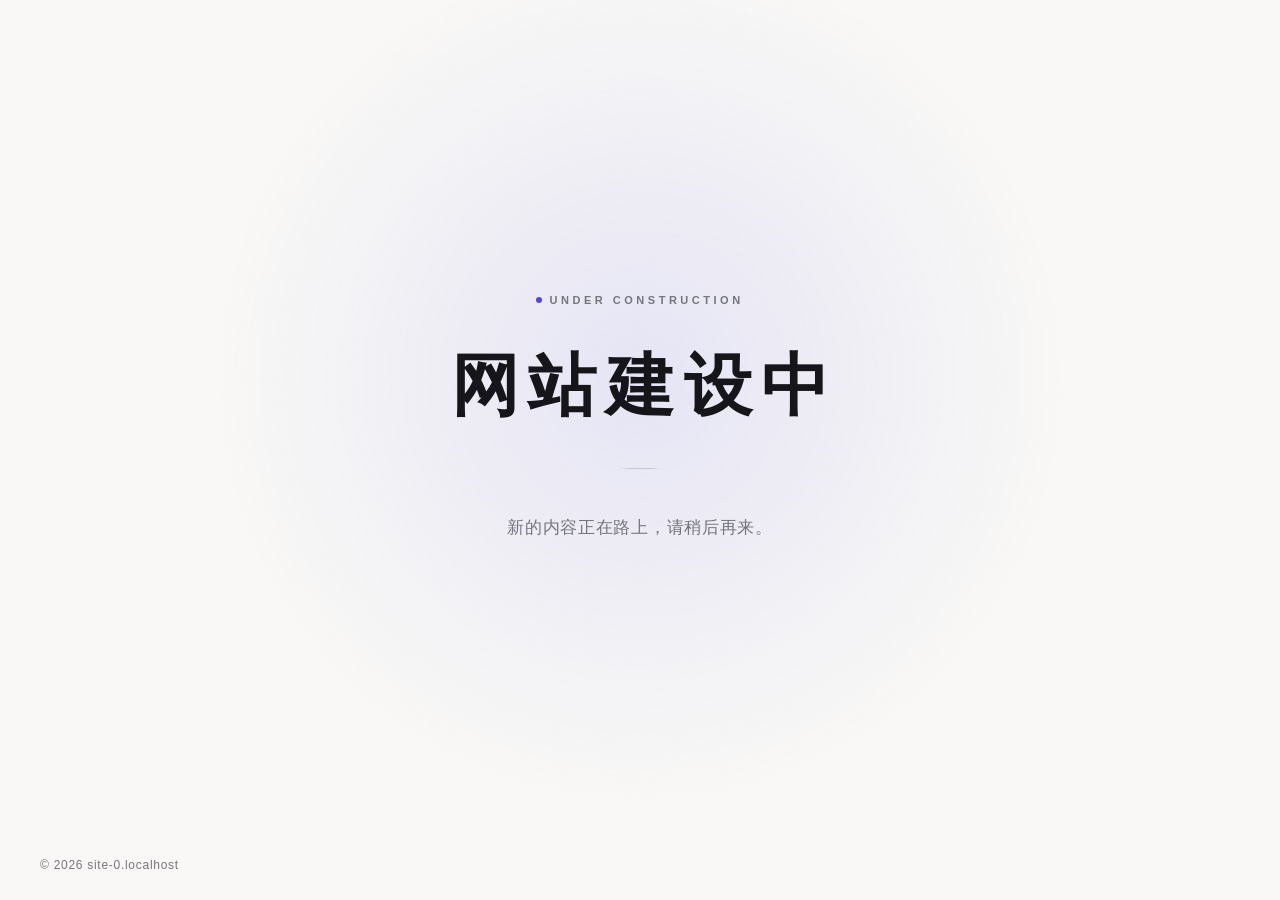
==== index.html @ 1ef8090e "Add files via upload" ====
<!DOCTYPE html>
<html lang="zh-CN">
<head>
  <meta charset="utf-8" />
  <meta name="viewport" content="width=device-width, initial-scale=1" />
  <title>网站建设中</title>
  <meta name="description" content="本站正在建设中，敬请期待。" />
  <meta name="robots" content="noindex, nofollow" />
  <meta name="theme-color" content="#0a0a0c" media="(prefers-color-scheme: dark)" />
  <meta name="theme-color" content="#faf9f7" media="(prefers-color-scheme: light)" />
  <link rel="icon" href="favicon.svg" type="image/svg+xml" />
  <link rel="stylesheet" href="assets/style.css" />
</head>
<body>
  <div class="backdrop" aria-hidden="true"></div>

  <main class="stage">
    <p class="eyebrow"><span class="pulse" aria-hidden="true"></span>Under Construction</p>
    <h1 class="title">网站建设中</h1>
    <span class="rule" aria-hidden="true"></span>
    <p class="lede">新的内容正在路上，请稍后再来。</p>
  </main>

  <footer class="foot">
    <p class="foot__copy">© <span id="year">2026</span> <span id="brand">本站</span></p>
    <p class="foot__contact"><a id="mail" href="#" hidden></a></p>
  </footer>

  <script src="assets/main.js" defer></script>
</body>
</html>
---- assets/style.css ----
/* ============================================================
   极简「网站建设中」页面样式
   想改配色，只改下面 :root 里的变量即可。
   ============================================================ */

:root {
  color-scheme: light dark;

  --bg: #faf9f7;
  --fg: #15151a;
  --muted: #75757e;
  --hair: rgba(21, 21, 26, 0.16);
  --accent: #4f46e5;
  --glow: rgba(99, 102, 241, 0.13);
  --grain: 0.035;
}

@media (prefers-color-scheme: dark) {
  :root {
    --bg: #0a0a0c;
    --fg: #f4f3f0;
    --muted: #8c8c96;
    --hair: rgba(244, 243, 240, 0.18);
    --accent: #a5a3ff;
    --glow: rgba(99, 102, 241, 0.2);
    --grain: 0.045;
  }
}

*,
*::before,
*::after {
  box-sizing: border-box;
}

html {
  background: var(--bg);
  -webkit-text-size-adjust: 100%;
}

body {
  margin: 0;
  min-height: 100vh;
  min-height: 100svh;
  display: grid;
  grid-template-rows: 1fr auto;
  background: var(--bg);
  color: var(--fg);
  font-family: "Inter", "Segoe UI", -apple-system, BlinkMacSystemFont,
    "PingFang SC", "Hiragino Sans GB", "Microsoft YaHei", "Noto Sans SC",
    sans-serif;
  -webkit-font-smoothing: antialiased;
  -moz-osx-font-smoothing: grayscale;
  text-rendering: optimizeLegibility;
  overflow-x: hidden;
}

/* 柔光：页面中央的一团极淡光晕，缓慢呼吸 */
.backdrop {
  position: fixed;
  inset: 0;
  z-index: 0;
  pointer-events: none;
  background: radial-gradient(
    38rem 38rem at 50% 42%,
    var(--glow),
    transparent 70%
  );
  animation: breathe 12s ease-in-out infinite;
}

/* 颗粒：一层几乎看不见的噪点，让纯色背景不那么"塑料" */
body::after {
  content: "";
  position: fixed;
  inset: 0;
  z-index: 1;
  pointer-events: none;
  opacity: var(--grain);
  background-image: url("data:image/svg+xml,%3Csvg xmlns='http://www.w3.org/2000/svg' width='160' height='160'%3E%3Cfilter id='n'%3E%3CfeTurbulence type='fractalNoise' baseFrequency='.8' numOctaves='4' stitchTiles='stitch'/%3E%3CfeColorMatrix type='saturate' values='0'/%3E%3C/filter%3E%3Crect width='160' height='160' filter='url(%23n)'/%3E%3C/svg%3E");
}

/* ---------------- 主内容 ---------------- */

.stage {
  position: relative;
  z-index: 2;
  align-self: center;
  justify-self: center;
  width: min(100% - 3rem, 44rem);
  padding: clamp(3rem, 10vh, 7rem) 0;
  text-align: center;
}

.eyebrow {
  display: inline-flex;
  align-items: center;
  gap: 0.65em;
  margin: 0 0 clamp(1.5rem, 4.5vh, 2.4rem);
  font-size: 0.6875rem;
  font-weight: 600;
  letter-spacing: 0.32em;
  text-transform: uppercase;
  color: var(--muted);
}

.pulse {
  width: 6px;
  height: 6px;
  border-radius: 50%;
  background: var(--accent);
  animation: pulse 2.8s ease-out infinite;
}

.title {
  margin: 0;
  font-size: clamp(2.5rem, 10vw, 4.25rem);
  font-weight: 600;
  line-height: 1.18;
  letter-spacing: 0.14em;
  text-indent: 0.14em; /* 补偿末字后多出的字距，让视觉真正居中 */
  color: var(--fg);
}

.rule {
  display: block;
  width: 2.5rem;
  height: 1px;
  margin: clamp(1.9rem, 5vh, 2.7rem) auto;
  background: linear-gradient(
    90deg,
    transparent,
    var(--hair) 22%,
    var(--hair) 78%,
    transparent
  );
  animation: widen 1.2s 0.5s cubic-bezier(0.22, 0.68, 0.24, 1) both;
}

.lede {
  margin: 0;
  font-size: clamp(0.9375rem, 2.6vw, 1.0625rem);
  line-height: 1.9;
  letter-spacing: 0.04em;
  color: var(--muted);
}

/* ---------------- 页脚 ---------------- */

.foot {
  position: relative;
  z-index: 2;
  display: flex;
  flex-wrap: wrap;
  align-items: center;
  justify-content: space-between;
  gap: 0.5rem 1.5rem;
  padding: 1.5rem clamp(1.25rem, 4vw, 2.5rem) 1.75rem;
  font-size: 0.75rem;
  letter-spacing: 0.06em;
  color: var(--muted);
}

.foot p {
  margin: 0;
}

.foot a {
  color: inherit;
  text-decoration: none;
  border-bottom: 1px solid var(--hair);
  padding-bottom: 1px;
  transition: color 0.25s ease, border-color 0.25s ease;
}

.foot a:hover {
  color: var(--fg);
  border-bottom-color: currentColor;
}

/* 404 页的返回链接（不写内联样式，避免被 CSP 拦掉） */
.lede .back {
  color: inherit;
  text-decoration: none;
  border-bottom: 1px solid var(--hair);
  padding-bottom: 2px;
  transition: border-color 0.25s ease;
}

.lede .back:hover {
  border-bottom-color: currentColor;
}

/* ---------------- 动效 ---------------- */

@keyframes rise {
  from {
    opacity: 0;
    transform: translateY(12px);
  }
  to {
    opacity: 1;
    transform: translateY(0);
  }
}

@keyframes breathe {
  0%,
  100% {
    opacity: 1;
    transform: scale(1);
  }
  50% {
    opacity: 0.55;
    transform: scale(1.07);
  }
}

@keyframes pulse {
  0% {
    box-shadow: 0 0 0 0 rgba(99, 102, 241, 0.45);
  }
  70% {
    box-shadow: 0 0 0 9px rgba(99, 102, 241, 0);
  }
  100% {
    box-shadow: 0 0 0 0 rgba(99, 102, 241, 0);
  }
}

@keyframes widen {
  from {
    width: 0;
    opacity: 0;
  }
  to {
    width: 2.5rem;
    opacity: 1;
  }
}

.stage > * {
  animation: rise 0.9s cubic-bezier(0.22, 0.68, 0.24, 1) both;
}

.stage > :nth-child(1) {
  animation-delay: 0.05s;
}
.stage > :nth-child(2) {
  animation-delay: 0.18s;
}
.stage > :nth-child(3) {
  animation-delay: 0.28s;
}
.stage > :nth-child(4) {
  animation-delay: 0.4s;
}

/* ---------------- 无障碍 & 适配 ---------------- */

::selection {
  background: var(--accent);
  color: var(--bg);
}

a:focus-visible {
  outline: 2px solid var(--accent);
  outline-offset: 4px;
  border-radius: 2px;
}

@media (max-width: 30rem) {
  .foot {
    justify-content: center;
    text-align: center;
  }
}

@media (max-height: 32rem) {
  .stage {
    padding: 2.5rem 0;
  }
}

@media (prefers-reduced-motion: reduce) {
  *,
  *::before,
  *::after {
    animation-duration: 0.001ms !important;
    animation-iteration-count: 1 !important;
    transition-duration: 0.001ms !important;
  }

  .stage > * {
    animation: none;
    opacity: 1;
  }
}
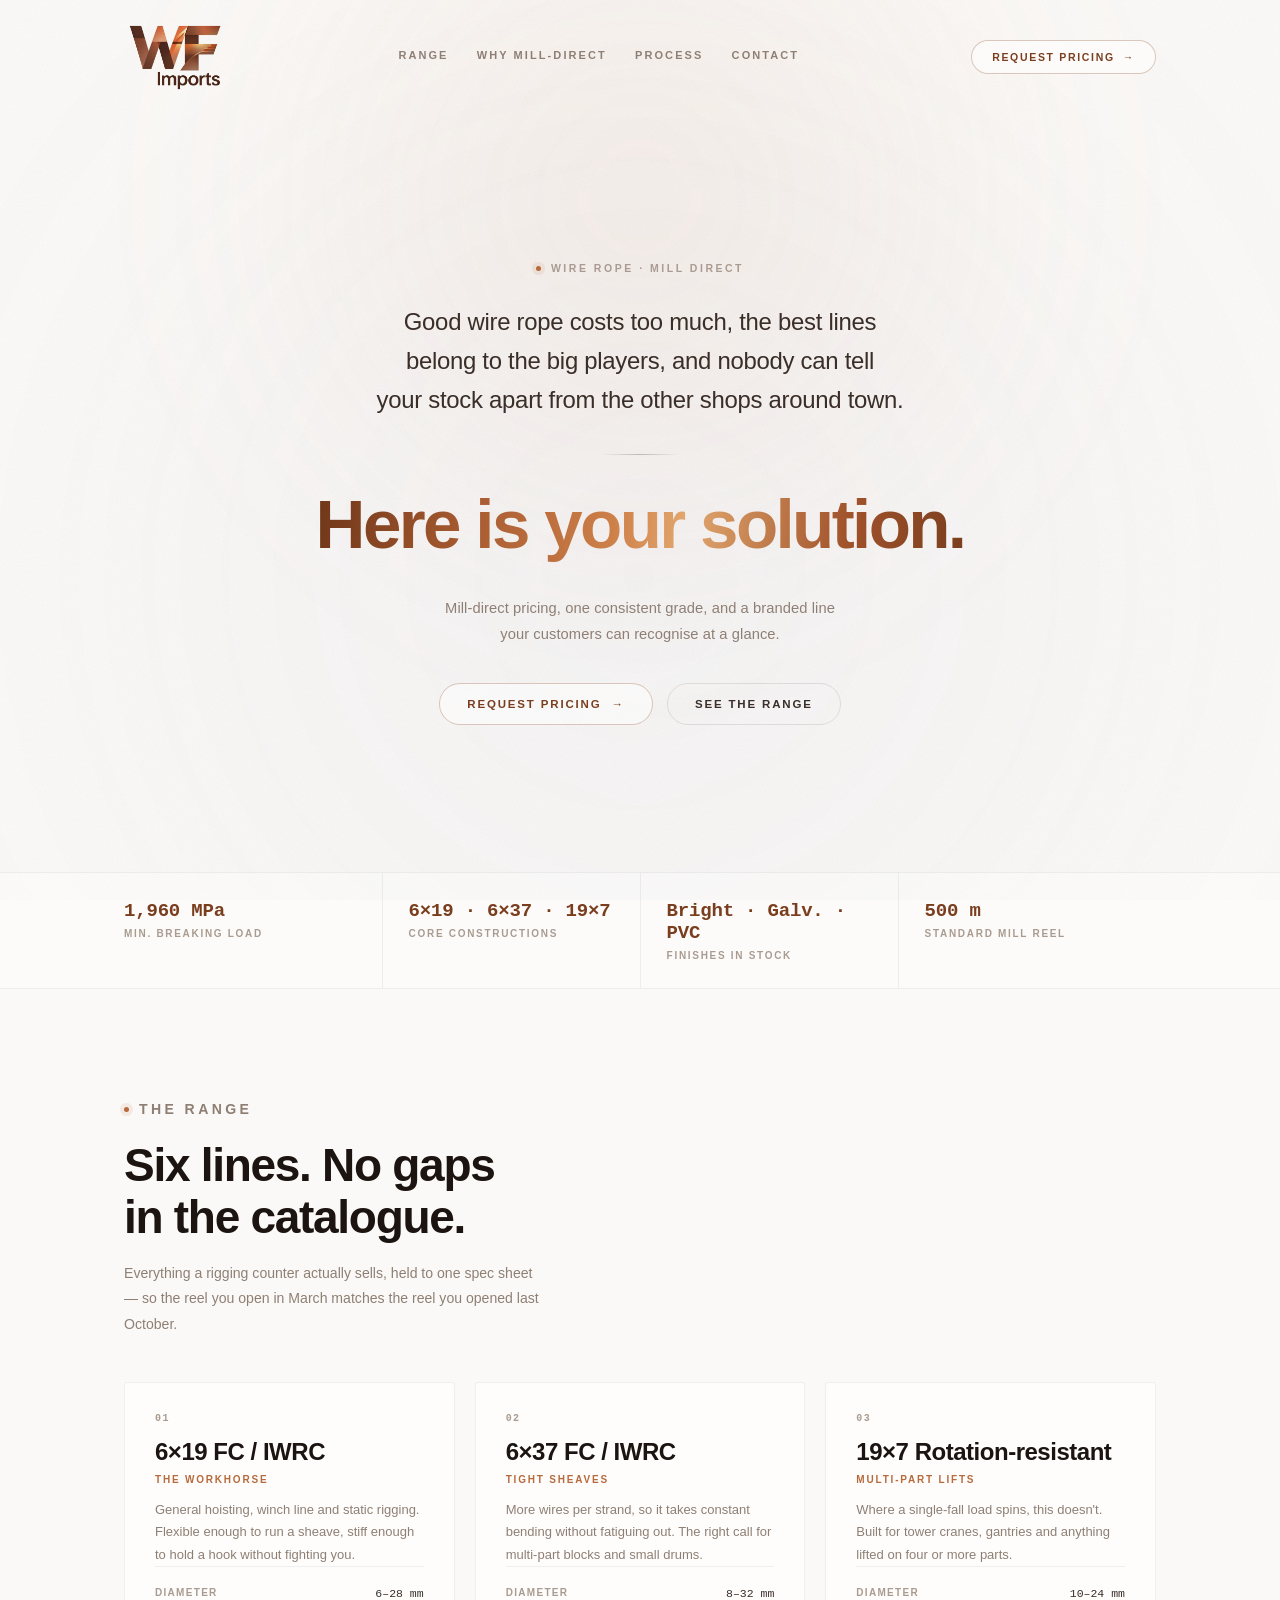
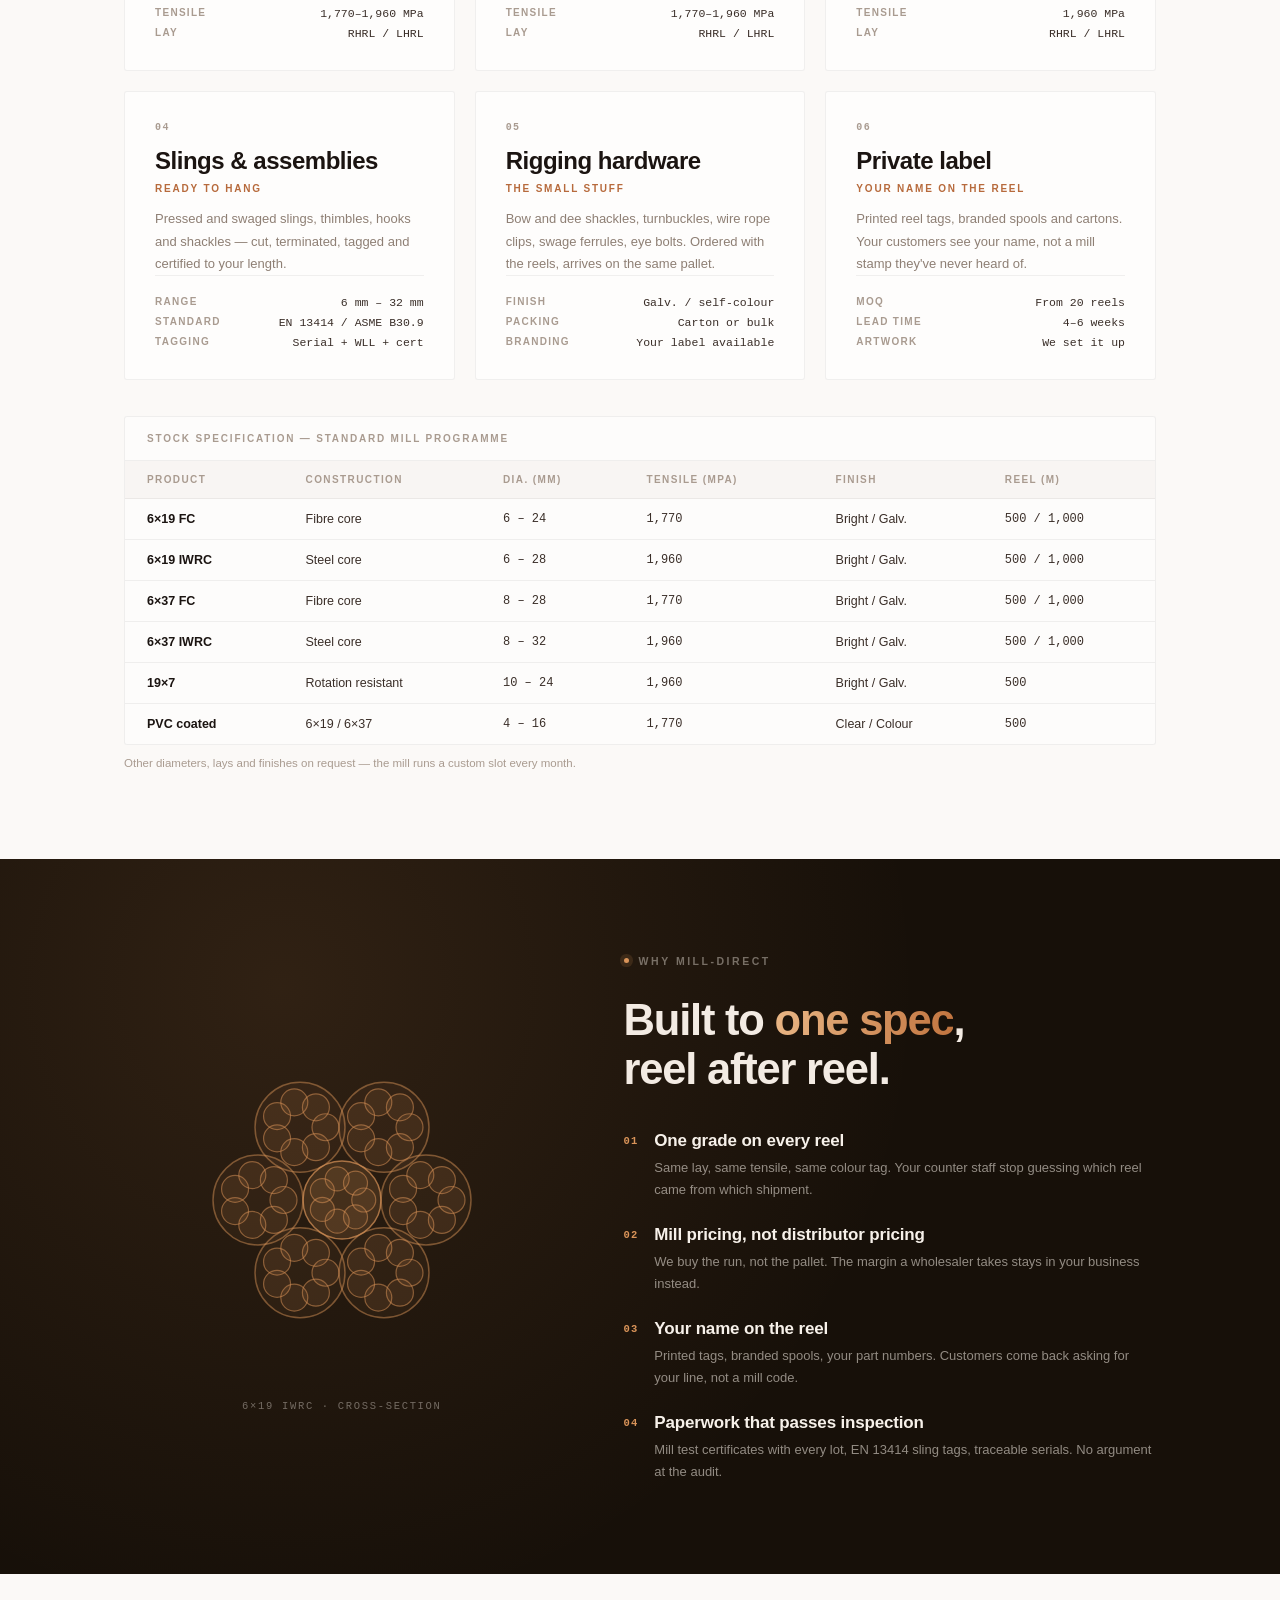
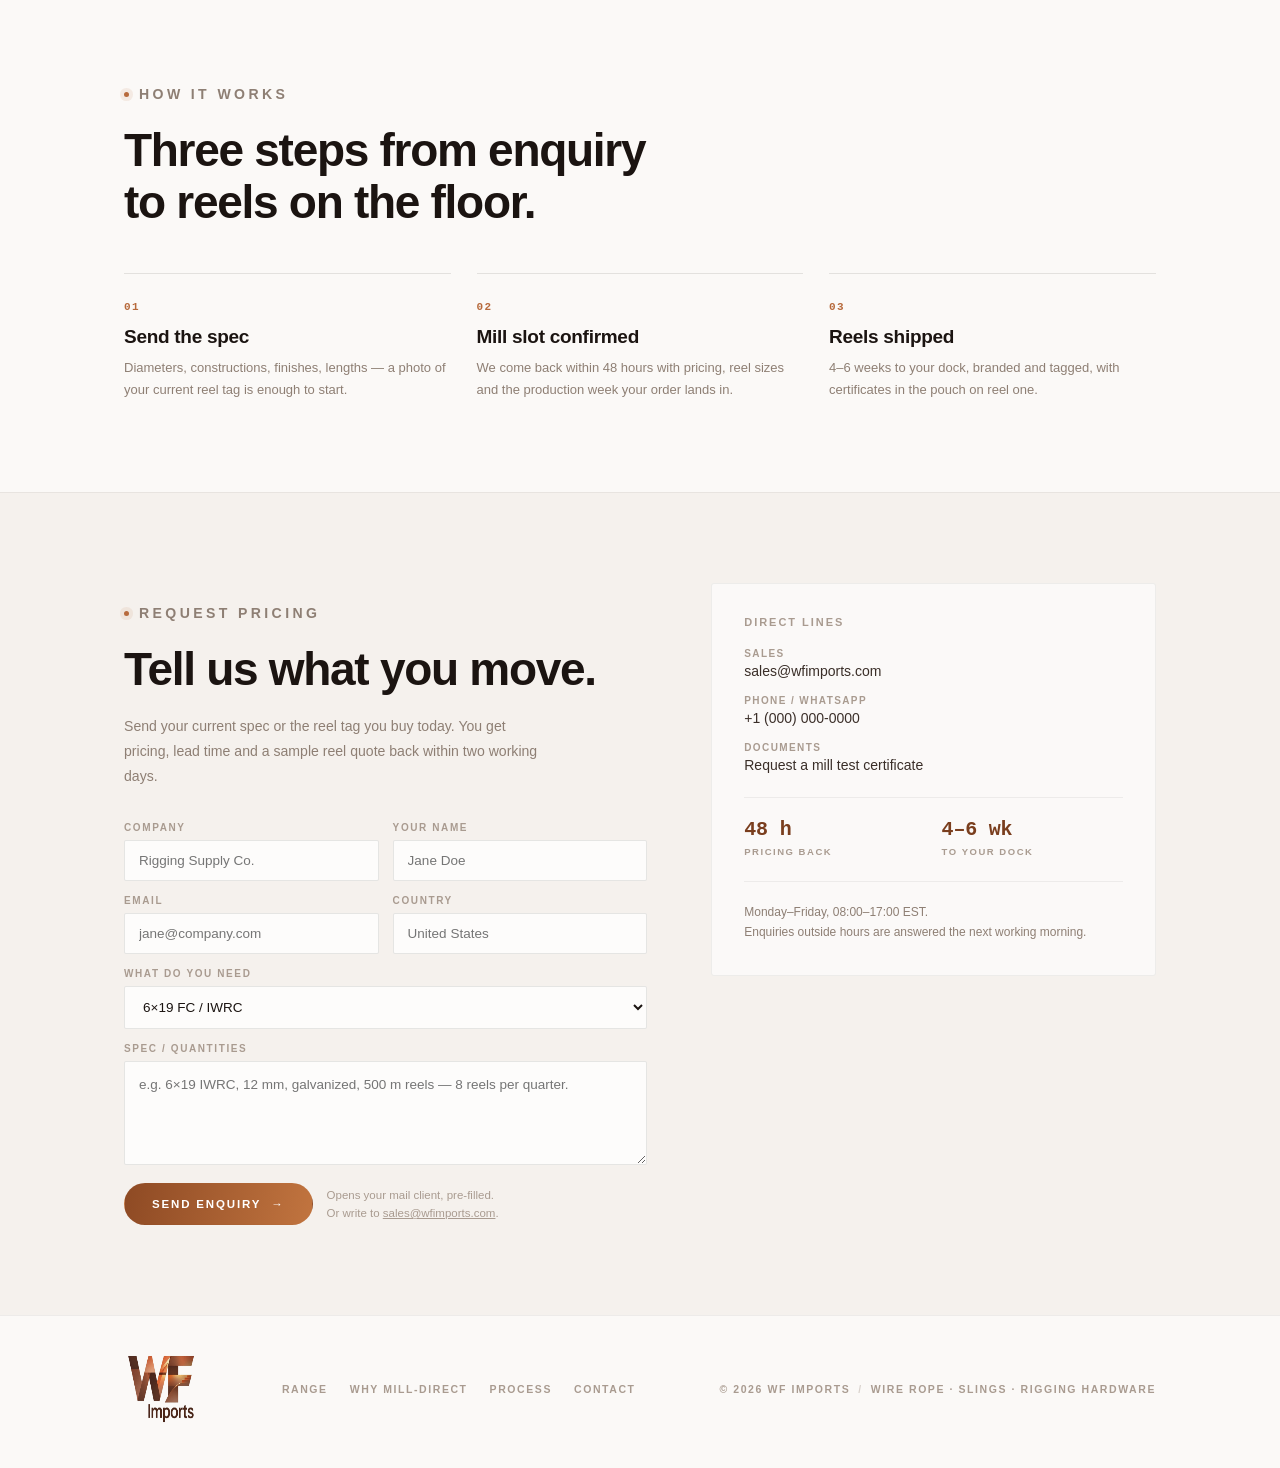
==== commit 3d1a67d2: "Add files via upload" ====
--- a/index.html
+++ b/index.html
@@ -1,31 +1,1267 @@
-<!DOCTYPE html>
-<html lang="zh-CN">
-<head>
-  <meta charset="utf-8" />
-  <meta name="viewport" content="width=device-width, initial-scale=1" />
-  <title>网站建设中</title>
-  <meta name="description" content="本站正在建设中，敬请期待。" />
-  <meta name="robots" content="noindex, nofollow" />
-  <meta name="theme-color" content="#0a0a0c" media="(prefers-color-scheme: dark)" />
-  <meta name="theme-color" content="#faf9f7" media="(prefers-color-scheme: light)" />
-  <link rel="icon" href="favicon.svg" type="image/svg+xml" />
-  <link rel="stylesheet" href="assets/style.css" />
-</head>
-<body>
-  <div class="backdrop" aria-hidden="true"></div>
-
-  <main class="stage">
-    <p class="eyebrow"><span class="pulse" aria-hidden="true"></span>Under Construction</p>
-    <h1 class="title">网站建设中</h1>
-    <span class="rule" aria-hidden="true"></span>
-    <p class="lede">新的内容正在路上，请稍后再来。</p>
-  </main>
-
-  <footer class="foot">
-    <p class="foot__copy">© <span id="year">2026</span> <span id="brand">本站</span></p>
-    <p class="foot__contact"><a id="mail" href="#" hidden></a></p>
-  </footer>
-
-  <script src="assets/main.js" defer></script>
-</body>
-</html>
+<!DOCTYPE html>
+<html lang="en">
+<head>
+<meta charset="UTF-8" />
+<meta name="viewport" content="width=device-width, initial-scale=1" />
+<title>WF Imports — Mill-Direct Wire Rope, Slings &amp; Rigging</title>
+<meta name="description" content="WF Imports supplies mill-direct wire rope, slings and rigging hardware on one consistent grade — with your brand on every reel. Mill pricing, mill test certificates, 4–6 week delivery." />
+<meta name="theme-color" content="#FBF9F7" />
+<link rel="icon" href="assets/wf-imports-logo.png" />
+
+<meta property="og:type" content="website" />
+<meta property="og:title" content="WF Imports — Mill-Direct Wire Rope" />
+<meta property="og:description" content="One consistent grade. Mill pricing. Your brand on every reel." />
+<meta property="og:image" content="assets/wf-imports-logo.png" />
+<meta property="og:url" content="https://www.wfimports.com/" />
+<meta name="twitter:card" content="summary_large_image" />
+
+<style>
+  :root{
+    --bg:        #FBF9F7;
+    --bg-2:      #F5F1ED;
+    --bg-3:      #EFE9E2;
+    --ink:       #1B1411;
+    --ink-soft:  #3A2E28;
+    --muted:     #8E7F74;
+    --muted-2:   #A99B90;
+    --copper:    #B76A3C;
+    --copper-dp: #7A3E1E;
+    --copper-lt: #DA9459;
+    --line:      rgba(27,20,17,.10);
+    --line-soft: rgba(27,20,17,.06);
+    --sans: "Inter", "Segoe UI Variable Display", "Segoe UI", "Helvetica Neue", Arial, sans-serif;
+    --mono: ui-monospace, "SF Mono", "Cascadia Mono", "Roboto Mono", Menlo, Consolas, monospace;
+    --wrap: 1160px;
+    --pad: clamp(22px, 5vw, 64px);
+  }
+
+  *{ box-sizing:border-box; margin:0; padding:0; }
+  html{ -webkit-text-size-adjust:100%; scroll-behavior:smooth; scroll-padding-top:92px; }
+
+  body{
+    font-family:var(--sans);
+    background:var(--bg);
+    color:var(--ink);
+    overflow-x:hidden;
+    -webkit-font-smoothing:antialiased;
+    text-rendering:optimizeLegibility;
+  }
+
+  img{ max-width:100%; display:block; }
+  a{ color:inherit; }
+
+  ::selection{ background:rgba(183,106,60,.18); }
+
+  :focus-visible{
+    outline:2px solid var(--copper);
+    outline-offset:3px;
+    border-radius:2px;
+  }
+
+  .wrap{ width:100%; max-width:var(--wrap); margin-inline:auto; padding-inline:var(--pad); }
+
+  /* ---------- background atmosphere ---------- */
+  .scene{ position:fixed; inset:0; z-index:0; pointer-events:none; overflow:hidden; }
+
+  .glow{
+    position:absolute; left:50%; top:22%;
+    width:min(1050px,130vw); aspect-ratio:1;
+    transform:translate(-50%,-50%);
+    background:
+      radial-gradient(circle at 50% 50%,
+        rgba(206,150,110,.085) 0%,
+        rgba(206,150,110,.055) 26%,
+        rgba(206,150,110,.026) 44%,
+        rgba(206,150,110,.008) 58%,
+        rgba(206,150,110,0) 74%);
+    filter:blur(34px);
+    animation:breathe 18s ease-in-out infinite alternate;
+  }
+  .glow.cool{
+    top:64%;
+    width:min(1500px,180vw);
+    background:
+      radial-gradient(circle at 50% 50%,
+        rgba(124,132,172,.05) 0%,
+        rgba(124,132,172,.026) 38%,
+        rgba(124,132,172,.008) 56%,
+        rgba(124,132,172,0) 74%);
+    animation-duration:24s;
+    animation-direction:alternate-reverse;
+  }
+  @keyframes breathe{
+    from{ transform:translate(-50%,-50%) scale(1); opacity:.85; }
+    to  { transform:translate(-50%,-50%) scale(1.08); opacity:1; }
+  }
+
+  .grain{
+    position:fixed; inset:0; z-index:1; pointer-events:none; opacity:.9;
+    background-image:url("data:image/svg+xml,%3Csvg xmlns='http://www.w3.org/2000/svg' width='180' height='180'%3E%3Cfilter id='n'%3E%3CfeTurbulence type='fractalNoise' baseFrequency='.9' numOctaves='4'/%3E%3CfeColorMatrix type='saturate' values='0'/%3E%3C/filter%3E%3Crect width='180' height='180' filter='url(%23n)' opacity='.06'/%3E%3C/svg%3E");
+  }
+
+  /* ---------- header ---------- */
+  .site-header{
+    position:sticky; top:0; z-index:60;
+    transition:background .4s ease, box-shadow .4s ease, border-color .4s ease;
+    border-bottom:1px solid transparent;
+  }
+  .site-header.stuck{
+    background:rgba(251,249,247,.82);
+    backdrop-filter:blur(14px) saturate(1.2);
+    -webkit-backdrop-filter:blur(14px) saturate(1.2);
+    border-bottom-color:var(--line-soft);
+    box-shadow:0 1px 24px -18px rgba(27,20,17,.5);
+  }
+
+  .header-inner{
+    display:flex; align-items:center; justify-content:space-between; gap:24px;
+    padding-block:clamp(16px,2.4vh,26px);
+  }
+
+  .brand{ display:flex; align-items:center; gap:12px; text-decoration:none; }
+  .brand img{
+    width:clamp(84px,8vw,108px); height:auto;
+    mix-blend-mode:multiply;
+  }
+
+  nav.primary{ display:flex; align-items:center; gap:clamp(18px,2.2vw,34px); }
+  nav.primary a{
+    color:var(--muted);
+    text-decoration:none;
+    font-size:11px; font-weight:600;
+    letter-spacing:.19em; text-transform:uppercase;
+    padding-bottom:3px;
+    border-bottom:1px solid transparent;
+    transition:color .35s ease, border-color .35s ease;
+  }
+  nav.primary a:hover{ color:var(--copper-dp); border-bottom-color:rgba(122,62,30,.35); }
+
+  .header-cta{
+    display:inline-flex; align-items:center; gap:8px;
+    padding:10px 20px; border-radius:999px;
+    border:1px solid rgba(150,90,55,.32);
+    background:rgba(255,255,255,.55);
+    color:var(--copper-dp); text-decoration:none;
+    font-size:10.5px; font-weight:650;
+    letter-spacing:.16em; text-transform:uppercase;
+    white-space:nowrap;
+    transition:background .4s ease, color .4s ease, border-color .4s ease, transform .4s cubic-bezier(.2,.7,.3,1);
+  }
+  .header-cta:hover{
+    background:linear-gradient(100deg,#8E4A24,#C1743F);
+    color:#fff; border-color:transparent; transform:translateY(-1px);
+  }
+
+  .nav-toggle{
+    display:none;
+    width:42px; height:42px; border-radius:999px;
+    border:1px solid var(--line); background:rgba(255,255,255,.6);
+    cursor:pointer; align-items:center; justify-content:center;
+    flex-direction:column; gap:5px;
+  }
+  .nav-toggle span{
+    display:block; width:16px; height:1.5px; background:var(--ink-soft);
+    transition:transform .35s ease, opacity .25s ease;
+  }
+  .nav-toggle[aria-expanded="true"] span:nth-child(1){ transform:translateY(6.5px) rotate(45deg); }
+  .nav-toggle[aria-expanded="true"] span:nth-child(2){ opacity:0; }
+  .nav-toggle[aria-expanded="true"] span:nth-child(3){ transform:translateY(-6.5px) rotate(-45deg); }
+
+  .mobile-nav{
+    display:none;
+    padding:8px var(--pad) 22px;
+    border-bottom:1px solid var(--line-soft);
+    background:rgba(251,249,247,.96);
+    backdrop-filter:blur(14px);
+  }
+  .mobile-nav.open{ display:block; }
+  .mobile-nav a{
+    display:block; padding:13px 2px;
+    text-decoration:none; color:var(--ink-soft);
+    font-size:12px; font-weight:600;
+    letter-spacing:.16em; text-transform:uppercase;
+    border-bottom:1px solid var(--line-soft);
+  }
+  .mobile-nav a:last-child{ border-bottom:none; }
+
+  /* ---------- hero ---------- */
+  .hero{
+    position:relative; z-index:2;
+    display:flex; flex-direction:column;
+    align-items:center; justify-content:center;
+    text-align:center;
+    min-height:min(84svh, 820px);
+    padding:clamp(30px,7vh,76px) var(--pad) clamp(38px,7vh,86px);
+  }
+
+  .eyebrow{
+    display:inline-flex; align-items:center; gap:10px;
+    font-size:10.5px; font-weight:650;
+    letter-spacing:.24em; text-transform:uppercase;
+    color:var(--muted-2);
+    margin-bottom:clamp(20px,3.2vh,34px);
+  }
+  .dot{
+    width:5px; height:5px; border-radius:50%;
+    background:var(--copper);
+    box-shadow:0 0 0 4px rgba(183,106,60,.10);
+    animation:twinkle 4.5s ease-in-out infinite;
+  }
+  @keyframes twinkle{
+    0%,100%{ opacity:.55; box-shadow:0 0 0 3px rgba(183,106,60,.08); }
+    50%    { opacity:1;   box-shadow:0 0 0 6px rgba(183,106,60,.06); }
+  }
+
+  .problem{
+    font-size:clamp(17px,1.87vw,29px);
+    line-height:1.62;
+    font-weight:500;
+    letter-spacing:-.012em;
+    color:var(--ink-soft);
+    max-width:720px;
+    text-wrap:balance;
+  }
+  .problem .ln{ display:block; }
+  .problem em{ font-style:normal; color:var(--copper-dp); font-weight:600; }
+
+  .rule{
+    width:clamp(56px,6vw,76px);
+    height:1px;
+    margin:clamp(22px,3.8vh,36px) 0;
+    background:linear-gradient(90deg, transparent, rgba(27,20,17,.24), transparent);
+  }
+
+  .solution{
+    font-size:clamp(34px,5.4vw,86px);
+    line-height:1.04;
+    font-weight:800;
+    letter-spacing:-.038em;
+    background:linear-gradient(96deg,#6F3719 0%,#A85B31 24%,#CE8049 46%,#E2A76E 57%,#A0522B 82%,#7A3E1E 100%);
+    -webkit-background-clip:text; background-clip:text;
+    color:transparent;
+    text-wrap:balance;
+    padding-bottom:.06em;
+  }
+
+  .sub{
+    margin-top:clamp(20px,3.4vh,30px);
+    max-width:48ch;
+    font-size:clamp(13px,1.15vw,15px);
+    line-height:1.78;
+    font-weight:450;
+    color:var(--muted);
+    letter-spacing:.005em;
+  }
+
+  .hero-actions{
+    margin-top:clamp(26px,4vh,40px);
+    display:flex; flex-wrap:wrap; align-items:center; justify-content:center;
+    gap:14px;
+  }
+
+  .cta{
+    display:inline-flex; align-items:center; gap:10px;
+    padding:14px 27px;
+    border-radius:999px;
+    border:1px solid rgba(150,90,55,.32);
+    background:rgba(255,255,255,.5);
+    color:var(--copper-dp);
+    text-decoration:none;
+    font-size:11.5px; font-weight:650;
+    letter-spacing:.16em; text-transform:uppercase;
+    transition:background .4s ease, border-color .4s ease, color .4s ease, transform .4s cubic-bezier(.2,.7,.3,1), box-shadow .4s ease;
+  }
+  .cta .arrow{ transition:transform .4s cubic-bezier(.2,.7,.3,1); }
+  .cta:hover{
+    background:linear-gradient(100deg,#8E4A24,#C1743F);
+    border-color:transparent;
+    color:#fff;
+    transform:translateY(-1px);
+    box-shadow:0 12px 26px -14px rgba(122,62,30,.7);
+  }
+  .cta:hover .arrow{ transform:translateX(4px); }
+
+  .cta.ghost{
+    background:transparent; border-color:var(--line); color:var(--ink-soft);
+  }
+  .cta.ghost:hover{
+    background:rgba(27,20,17,.04); border-color:rgba(27,20,17,.2);
+    color:var(--ink); box-shadow:none;
+  }
+
+  /* ---------- fact strip ---------- */
+  .facts{
+    position:relative; z-index:2;
+    border-top:1px solid var(--line-soft);
+    border-bottom:1px solid var(--line-soft);
+    background:rgba(255,255,255,.34);
+  }
+  .facts-grid{
+    display:grid;
+    grid-template-columns:repeat(4,1fr);
+  }
+  .fact{
+    padding:clamp(20px,3vh,30px) clamp(10px,2vw,26px);
+    border-left:1px solid var(--line-soft);
+  }
+  .fact:first-child{ border-left:none; padding-left:0; }
+  .fact .k{
+    font-family:var(--mono);
+    font-size:clamp(15px,1.6vw,19px);
+    font-weight:600; letter-spacing:-.01em;
+    color:var(--copper-dp);
+  }
+  .fact .v{
+    margin-top:6px;
+    font-size:10px; font-weight:600;
+    letter-spacing:.17em; text-transform:uppercase;
+    color:var(--muted-2);
+  }
+
+  /* ---------- sections ---------- */
+  section.block{
+    position:relative; z-index:2;
+    padding-block:clamp(64px,10vh,112px);
+  }
+
+  .sec-head{ max-width:660px; }
+  .sec-head .eyebrow{ margin-bottom:18px; }
+  .sec-head h2{
+    font-size:clamp(27px,3.6vw,46px);
+    line-height:1.12;
+    font-weight:750;
+    letter-spacing:-.028em;
+    color:var(--ink);
+    text-wrap:balance;
+  }
+  .sec-head p{
+    margin-top:18px;
+    font-size:clamp(13px,1.1vw,15px);
+    line-height:1.8;
+    color:var(--muted);
+    max-width:54ch;
+  }
+
+  /* ---------- range ---------- */
+  .cards{
+    margin-top:clamp(34px,5vh,52px);
+    display:grid;
+    grid-template-columns:repeat(3,1fr);
+    gap:clamp(14px,1.6vw,20px);
+  }
+  .card{
+    position:relative;
+    display:flex; flex-direction:column;
+    padding:clamp(22px,2.4vw,30px);
+    background:rgba(255,255,255,.62);
+    border:1px solid var(--line-soft);
+    border-radius:3px;
+    transition:transform .5s cubic-bezier(.2,.7,.3,1), box-shadow .5s ease, border-color .5s ease, background .5s ease;
+  }
+  .card:hover{
+    transform:translateY(-3px);
+    border-color:rgba(150,90,55,.26);
+    background:rgba(255,255,255,.86);
+    box-shadow:0 22px 44px -32px rgba(70,40,20,.55);
+  }
+  .card .idx{
+    font-family:var(--mono);
+    font-size:10px; font-weight:600;
+    letter-spacing:.14em;
+    color:var(--muted-2);
+  }
+  .card h3{
+    margin-top:14px;
+    font-size:clamp(19px,1.9vw,24px);
+    font-weight:750; letter-spacing:-.02em;
+    color:var(--ink);
+  }
+  .card .tag{
+    margin-top:8px;
+    font-size:10px; font-weight:650;
+    letter-spacing:.18em; text-transform:uppercase;
+    color:var(--copper);
+  }
+  .card p{
+    margin-top:14px;
+    font-size:13px; line-height:1.72;
+    color:var(--muted);
+  }
+  .card dl{
+    margin-top:auto;
+    padding-top:20px;
+    border-top:1px solid var(--line-soft);
+    display:grid; gap:7px;
+  }
+  .card dl div{ display:flex; justify-content:space-between; gap:12px; }
+  .card dt{
+    font-size:10px; font-weight:600; letter-spacing:.13em;
+    text-transform:uppercase; color:var(--muted-2);
+  }
+  .card dd{
+    font-family:var(--mono);
+    font-size:11.5px; color:var(--ink-soft); text-align:right;
+  }
+
+  /* ---------- table ---------- */
+  .table-wrap{
+    margin-top:clamp(30px,4vh,44px);
+    border:1px solid var(--line-soft);
+    border-radius:3px;
+    background:rgba(255,255,255,.5);
+    overflow-x:auto;
+    -webkit-overflow-scrolling:touch;
+  }
+  table{ width:100%; border-collapse:collapse; min-width:620px; }
+  caption{
+    text-align:left;
+    padding:16px clamp(16px,2vw,22px);
+    font-size:10px; font-weight:650;
+    letter-spacing:.18em; text-transform:uppercase;
+    color:var(--muted-2);
+    border-bottom:1px solid var(--line-soft);
+  }
+  th, td{
+    padding:13px clamp(14px,2vw,22px);
+    text-align:left;
+    border-bottom:1px solid var(--line-soft);
+    font-size:12.5px;
+    white-space:nowrap;
+  }
+  thead th{
+    font-size:10px; font-weight:650;
+    letter-spacing:.14em; text-transform:uppercase;
+    color:var(--muted-2);
+    background:rgba(245,241,237,.6);
+  }
+  tbody td{ color:var(--ink-soft); }
+  tbody td:first-child{ font-weight:600; color:var(--ink); }
+  tbody td.num{ font-family:var(--mono); font-size:12px; }
+  tbody tr:last-child td{ border-bottom:none; }
+  tbody tr:hover td{ background:rgba(183,106,60,.035); }
+  .table-note{
+    margin-top:12px;
+    font-size:11.5px; color:var(--muted-2);
+  }
+
+  /* ---------- dark panel ---------- */
+  .dark{
+    position:relative; z-index:2;
+    background:#171009;
+    color:#F3EBE3;
+    padding-block:clamp(64px,10vh,110px);
+    overflow:hidden;
+  }
+  .dark::after{
+    content:"";
+    position:absolute; inset:0;
+    background:radial-gradient(circle at 22% 18%, rgba(218,148,89,.13), transparent 55%);
+    pointer-events:none;
+  }
+  .dark .wrap{ position:relative; z-index:2; }
+  .dark .eyebrow{ color:rgba(243,235,227,.42); }
+  .dark .dot{ background:var(--copper-lt); box-shadow:0 0 0 4px rgba(218,148,89,.14); }
+  .dark h2{
+    font-size:clamp(26px,3.4vw,44px);
+    line-height:1.14; font-weight:750;
+    letter-spacing:-.028em;
+    max-width:18ch;
+    text-wrap:balance;
+  }
+  .dark h2 em{
+    font-style:normal;
+    background:linear-gradient(96deg,#E9B685,#C1743F);
+    -webkit-background-clip:text; background-clip:text;
+    color:transparent;
+  }
+
+  .dark-grid{
+    display:grid;
+    grid-template-columns:minmax(0,.9fr) minmax(0,1.1fr);
+    gap:clamp(32px,5vw,72px);
+    align-items:center;
+  }
+
+  .diagram{
+    width:100%;
+    display:flex; flex-direction:column; align-items:center;
+    gap:20px;
+  }
+  .diagram svg{ width:100%; max-width:360px; height:auto; }
+  .diagram .strand{ fill:rgba(218,148,89,.055); stroke:rgba(218,148,89,.48); stroke-width:1; }
+  .diagram .strand.core{ fill:rgba(218,148,89,.16); stroke:rgba(218,148,89,.7); }
+  .diagram .wire{ fill:rgba(218,148,89,.1); stroke:rgba(218,148,89,.52); stroke-width:.8; }
+  .diagram figcaption{
+    font-family:var(--mono);
+    font-size:10.5px; letter-spacing:.16em;
+    text-transform:uppercase;
+    color:rgba(243,235,227,.4);
+  }
+
+  .points{ display:grid; gap:clamp(20px,2.6vh,28px); margin-top:clamp(28px,4vh,40px); }
+  .point{ display:grid; grid-template-columns:auto 1fr; gap:16px; align-items:start; }
+  .point .n{
+    font-family:var(--mono);
+    font-size:10.5px; font-weight:600;
+    color:var(--copper-lt);
+    padding-top:4px;
+    letter-spacing:.1em;
+  }
+  .point h3{
+    font-size:clamp(15px,1.35vw,17px);
+    font-weight:650; letter-spacing:-.01em;
+    color:#F7F1EA;
+  }
+  .point p{
+    margin-top:6px;
+    font-size:13px; line-height:1.72;
+    color:rgba(243,235,227,.56);
+  }
+
+  /* ---------- process ---------- */
+  .steps{
+    margin-top:clamp(34px,5vh,52px);
+    display:grid;
+    grid-template-columns:repeat(3,1fr);
+    gap:clamp(16px,2vw,26px);
+    counter-reset:step;
+  }
+  .step{
+    padding-top:22px;
+    border-top:1px solid var(--line);
+  }
+  .step .n{
+    font-family:var(--mono);
+    font-size:11px; font-weight:600;
+    letter-spacing:.12em;
+    color:var(--copper);
+  }
+  .step h3{
+    margin-top:12px;
+    font-size:clamp(16px,1.5vw,19px);
+    font-weight:700; letter-spacing:-.015em;
+    color:var(--ink);
+  }
+  .step p{
+    margin-top:9px;
+    font-size:13px; line-height:1.72;
+    color:var(--muted);
+  }
+
+  /* ---------- contact ---------- */
+  .contact{ background:var(--bg-2); border-top:1px solid var(--line-soft); }
+  .contact-grid{
+    display:grid;
+    grid-template-columns:minmax(0,1fr) minmax(0,.85fr);
+    gap:clamp(32px,5vw,68px);
+    align-items:start;
+  }
+
+  form.rfq{ margin-top:clamp(26px,3.6vh,36px); display:grid; gap:14px; }
+  .field{ display:grid; gap:7px; }
+  .field label{
+    font-size:10px; font-weight:650;
+    letter-spacing:.16em; text-transform:uppercase;
+    color:var(--muted-2);
+  }
+  .field input, .field select, .field textarea{
+    font-family:inherit;
+    font-size:13.5px;
+    color:var(--ink);
+    padding:12px 14px;
+    background:rgba(255,255,255,.78);
+    border:1px solid var(--line);
+    border-radius:2px;
+    transition:border-color .3s ease, box-shadow .3s ease, background .3s ease;
+    width:100%;
+  }
+  .field textarea{ resize:vertical; min-height:104px; line-height:1.6; }
+  .field input:focus, .field select:focus, .field textarea:focus{
+    outline:none;
+    border-color:rgba(150,90,55,.55);
+    background:#fff;
+    box-shadow:0 0 0 3px rgba(183,106,60,.10);
+  }
+  .field-row{ display:grid; grid-template-columns:1fr 1fr; gap:14px; }
+
+  .form-foot{
+    display:flex; flex-wrap:wrap; align-items:center; gap:14px;
+    margin-top:4px;
+  }
+  .form-foot button{
+    font-family:inherit;
+    cursor:pointer;
+    display:inline-flex; align-items:center; gap:10px;
+    padding:14px 27px;
+    border-radius:999px;
+    border:1px solid transparent;
+    background:linear-gradient(100deg,#8E4A24,#C1743F);
+    color:#fff;
+    font-size:11.5px; font-weight:650;
+    letter-spacing:.16em; text-transform:uppercase;
+    transition:transform .4s cubic-bezier(.2,.7,.3,1), box-shadow .4s ease, filter .4s ease;
+  }
+  .form-foot button:hover{
+    transform:translateY(-1px);
+    box-shadow:0 14px 28px -16px rgba(122,62,30,.8);
+    filter:saturate(1.05);
+  }
+  .form-note{ font-size:11.5px; color:var(--muted-2); line-height:1.6; }
+
+  .contact-card{
+    padding:clamp(24px,2.6vw,32px);
+    background:rgba(255,255,255,.6);
+    border:1px solid var(--line-soft);
+    border-radius:3px;
+  }
+  .contact-card h3{
+    font-size:11px; font-weight:650;
+    letter-spacing:.18em; text-transform:uppercase;
+    color:var(--muted-2);
+  }
+  .contact-list{ margin-top:20px; display:grid; gap:16px; }
+  .contact-list a, .contact-list span{
+    display:block;
+    font-size:14px; font-weight:500;
+    color:var(--ink-soft); text-decoration:none;
+    transition:color .3s ease;
+  }
+  .contact-list a:hover{ color:var(--copper-dp); }
+  .contact-list .lbl{
+    font-size:10px; font-weight:600;
+    letter-spacing:.14em; text-transform:uppercase;
+    color:var(--muted-2);
+    margin-bottom:4px;
+  }
+  .contact-card .hours{
+    margin-top:24px; padding-top:20px;
+    border-top:1px solid var(--line-soft);
+    font-size:12px; line-height:1.7;
+    color:var(--muted);
+  }
+  .card-facts{
+    margin-top:24px; padding-top:20px;
+    border-top:1px solid var(--line-soft);
+    display:grid; grid-template-columns:1fr 1fr; gap:16px;
+  }
+  .card-facts .num{
+    display:block;
+    font-family:var(--mono);
+    font-size:clamp(16px,1.7vw,20px);
+    font-weight:600; letter-spacing:-.01em;
+    color:var(--copper-dp);
+  }
+  .card-facts .cap{
+    display:block; margin-top:5px;
+    font-size:9.5px; font-weight:600;
+    letter-spacing:.16em; text-transform:uppercase;
+    color:var(--muted-2);
+  }
+
+  /* ---------- footer ---------- */
+  footer.site-footer{
+    position:relative; z-index:2;
+    border-top:1px solid var(--line-soft);
+    padding-block:clamp(30px,4vh,44px);
+  }
+  .footer-inner{
+    display:flex; align-items:center; justify-content:space-between;
+    gap:20px; flex-wrap:wrap;
+  }
+  .footer-inner .fbrand{ display:flex; align-items:center; gap:10px; }
+  .footer-inner .fbrand img{ width:74px; mix-blend-mode:multiply; }
+  .footer-nav{ display:flex; gap:22px; flex-wrap:wrap; }
+  .footer-nav a{
+    font-size:10.5px; font-weight:600;
+    letter-spacing:.15em; text-transform:uppercase;
+    color:var(--muted-2); text-decoration:none;
+    transition:color .3s ease;
+  }
+  .footer-nav a:hover{ color:var(--copper-dp); }
+  .copyright{
+    font-size:10.5px; font-weight:550;
+    letter-spacing:.15em; text-transform:uppercase;
+    color:var(--muted-2);
+  }
+  .copyright .sep{ opacity:.4; margin:0 8px; }
+
+  /* ---------- animation ---------- */
+  .rise{ opacity:0; animation:rise .95s cubic-bezier(.16,.84,.32,1) forwards; animation-delay:var(--d,0s); }
+  @keyframes rise{
+    from{ opacity:0; transform:translateY(16px); filter:blur(4px); }
+    to  { opacity:1; transform:translateY(0);    filter:blur(0); }
+  }
+
+  .reveal{
+    opacity:0; transform:translateY(20px);
+    transition:opacity .85s cubic-bezier(.16,.84,.32,1), transform .85s cubic-bezier(.16,.84,.32,1);
+    transition-delay:var(--d,0s);
+  }
+  .reveal.in{ opacity:1; transform:none; }
+
+  @media (prefers-reduced-motion: reduce){
+    html{ scroll-behavior:auto; }
+    *{ animation:none !important; transition:none !important; }
+    .rise, .reveal{ opacity:1; transform:none; }
+  }
+
+  /* ---------- responsive ---------- */
+  @media (max-width:1000px){
+    .cards{ grid-template-columns:repeat(2,1fr); }
+    .dark-grid{ grid-template-columns:1fr; }
+    .diagram{ order:-1; }
+    .contact-grid{ grid-template-columns:1fr; }
+  }
+
+  @media (max-width:860px){
+    nav.primary{ display:none; }
+    .header-cta{ display:none; }
+    .nav-toggle{ display:flex; }
+    .header-inner{ justify-content:space-between; }
+    .problem{ max-width:100%; font-size:clamp(16px,4.2vw,21px); line-height:1.66; }
+    .problem .ln{ display:inline; }
+    .problem .ln:not(:last-child)::after{ content:" "; }
+    .solution{ font-size:clamp(29px,8.6vw,48px); }
+    .facts-grid{ grid-template-columns:1fr 1fr; }
+    .fact{ padding:18px 0; }
+    .fact:nth-child(odd){ border-left:none; padding-left:0; }
+    .fact:nth-child(even){ border-left:1px solid var(--line-soft); padding-left:18px; }
+    .fact:nth-child(n+3){ border-top:1px solid var(--line-soft); }
+    .steps{ grid-template-columns:1fr; gap:22px; }
+    .field-row{ grid-template-columns:1fr; }
+    .footer-inner{ flex-direction:column; text-align:center; gap:16px; }
+  }
+
+  @media (max-width:560px){
+    .cards{ grid-template-columns:1fr; }
+    .hero{ min-height:auto; padding-top:clamp(28px,6vh,52px); }
+  }
+</style>
+</head>
+<body>
+
+  <div class="scene" aria-hidden="true">
+    <div class="glow cool"></div>
+    <div class="glow"></div>
+  </div>
+  <div class="grain" aria-hidden="true"></div>
+
+  <header class="site-header" id="siteHeader">
+    <div class="wrap header-inner">
+      <a class="brand" href="#top" aria-label="WF Imports home">
+        <img src="assets/wf-imports-logo.png" alt="WF Imports" width="108" height="108" />
+      </a>
+
+      <nav class="primary" aria-label="Primary">
+        <a href="#range">Range</a>
+        <a href="#why">Why mill-direct</a>
+        <a href="#process">Process</a>
+        <a href="#contact">Contact</a>
+      </nav>
+
+      <a class="header-cta" href="#contact">Request pricing <span aria-hidden="true">→</span></a>
+
+      <button class="nav-toggle" id="navToggle" aria-expanded="false" aria-controls="mobileNav" aria-label="Open menu">
+        <span></span><span></span><span></span>
+      </button>
+    </div>
+
+    <div class="mobile-nav" id="mobileNav">
+      <a href="#range">Range</a>
+      <a href="#why">Why mill-direct</a>
+      <a href="#process">Process</a>
+      <a href="#contact">Contact</a>
+    </div>
+  </header>
+
+  <main id="top">
+
+    <!-- ================= HERO ================= -->
+    <section class="hero">
+      <p class="eyebrow rise" style="--d:.1s">
+        <span class="dot" aria-hidden="true"></span>Wire rope · Mill direct
+      </p>
+
+      <p class="problem rise" style="--d:.22s">
+        <span class="ln">Good wire rope costs too much, the best lines</span>
+        <span class="ln">belong to the big players, and nobody can tell</span>
+        <span class="ln">your stock apart from the other shops around town.</span>
+      </p>
+
+      <div class="rule rise" style="--d:.34s" aria-hidden="true"></div>
+
+      <h1 class="solution rise" style="--d:.44s">Here is your solution.</h1>
+
+      <p class="sub rise" style="--d:.56s">
+        Mill-direct pricing, one consistent grade, and a branded line your
+        customers can recognise at a glance.
+      </p>
+
+      <div class="hero-actions rise" style="--d:.68s">
+        <a class="cta" href="#contact">Request pricing <span class="arrow" aria-hidden="true">→</span></a>
+        <a class="cta ghost" href="#range">See the range</a>
+      </div>
+    </section>
+
+    <!-- ================= FACTS ================= -->
+    <div class="facts">
+      <div class="wrap facts-grid">
+        <div class="fact reveal">
+          <div class="k">1,960 MPa</div>
+          <div class="v">Min. breaking load</div>
+        </div>
+        <div class="fact reveal" style="--d:.06s">
+          <div class="k">6×19 · 6×37 · 19×7</div>
+          <div class="v">Core constructions</div>
+        </div>
+        <div class="fact reveal" style="--d:.12s">
+          <div class="k">Bright · Galv. · PVC</div>
+          <div class="v">Finishes in stock</div>
+        </div>
+        <div class="fact reveal" style="--d:.18s">
+          <div class="k">500 m</div>
+          <div class="v">Standard mill reel</div>
+        </div>
+      </div>
+    </div>
+
+    <!-- ================= RANGE ================= -->
+    <section class="block" id="range">
+      <div class="wrap">
+        <div class="sec-head reveal">
+          <p class="eyebrow"><span class="dot" aria-hidden="true"></span>The range</p>
+          <h2>Six lines. No gaps in the catalogue.</h2>
+          <p>
+            Everything a rigging counter actually sells, held to one spec sheet —
+            so the reel you open in March matches the reel you opened last October.
+          </p>
+        </div>
+
+        <div class="cards">
+          <article class="card reveal">
+            <span class="idx">01</span>
+            <h3>6×19 FC / IWRC</h3>
+            <span class="tag">The workhorse</span>
+            <p>General hoisting, winch line and static rigging. Flexible enough to run a sheave, stiff enough to hold a hook without fighting you.</p>
+            <dl>
+              <div><dt>Diameter</dt><dd>6–28 mm</dd></div>
+              <div><dt>Tensile</dt><dd>1,770–1,960 MPa</dd></div>
+              <div><dt>Lay</dt><dd>RHRL / LHRL</dd></div>
+            </dl>
+          </article>
+
+          <article class="card reveal" style="--d:.07s">
+            <span class="idx">02</span>
+            <h3>6×37 FC / IWRC</h3>
+            <span class="tag">Tight sheaves</span>
+            <p>More wires per strand, so it takes constant bending without fatiguing out. The right call for multi-part blocks and small drums.</p>
+            <dl>
+              <div><dt>Diameter</dt><dd>8–32 mm</dd></div>
+              <div><dt>Tensile</dt><dd>1,770–1,960 MPa</dd></div>
+              <div><dt>Lay</dt><dd>RHRL / LHRL</dd></div>
+            </dl>
+          </article>
+
+          <article class="card reveal" style="--d:.14s">
+            <span class="idx">03</span>
+            <h3>19×7 Rotation-resistant</h3>
+            <span class="tag">Multi-part lifts</span>
+            <p>Where a single-fall load spins, this doesn't. Built for tower cranes, gantries and anything lifted on four or more parts.</p>
+            <dl>
+              <div><dt>Diameter</dt><dd>10–24 mm</dd></div>
+              <div><dt>Tensile</dt><dd>1,960 MPa</dd></div>
+              <div><dt>Lay</dt><dd>RHRL / LHRL</dd></div>
+            </dl>
+          </article>
+
+          <article class="card reveal" style="--d:.21s">
+            <span class="idx">04</span>
+            <h3>Slings &amp; assemblies</h3>
+            <span class="tag">Ready to hang</span>
+            <p>Pressed and swaged slings, thimbles, hooks and shackles — cut, terminated, tagged and certified to your length.</p>
+            <dl>
+              <div><dt>Range</dt><dd>6 mm – 32 mm</dd></div>
+              <div><dt>Standard</dt><dd>EN 13414 / ASME B30.9</dd></div>
+              <div><dt>Tagging</dt><dd>Serial + WLL + cert</dd></div>
+            </dl>
+          </article>
+
+          <article class="card reveal" style="--d:.28s">
+            <span class="idx">05</span>
+            <h3>Rigging hardware</h3>
+            <span class="tag">The small stuff</span>
+            <p>Bow and dee shackles, turnbuckles, wire rope clips, swage ferrules, eye bolts. Ordered with the reels, arrives on the same pallet.</p>
+            <dl>
+              <div><dt>Finish</dt><dd>Galv. / self-colour</dd></div>
+              <div><dt>Packing</dt><dd>Carton or bulk</dd></div>
+              <div><dt>Branding</dt><dd>Your label available</dd></div>
+            </dl>
+          </article>
+
+          <article class="card reveal" style="--d:.35s">
+            <span class="idx">06</span>
+            <h3>Private label</h3>
+            <span class="tag">Your name on the reel</span>
+            <p>Printed reel tags, branded spools and cartons. Your customers see your name, not a mill stamp they've never heard of.</p>
+            <dl>
+              <div><dt>MOQ</dt><dd>From 20 reels</dd></div>
+              <div><dt>Lead time</dt><dd>4–6 weeks</dd></div>
+              <div><dt>Artwork</dt><dd>We set it up</dd></div>
+            </dl>
+          </article>
+        </div>
+
+        <div class="table-wrap reveal">
+          <table>
+            <caption>Stock specification — standard mill programme</caption>
+            <thead>
+              <tr>
+                <th scope="col">Product</th>
+                <th scope="col">Construction</th>
+                <th scope="col">Dia. (mm)</th>
+                <th scope="col">Tensile (MPa)</th>
+                <th scope="col">Finish</th>
+                <th scope="col">Reel (m)</th>
+              </tr>
+            </thead>
+            <tbody>
+              <tr><td>6×19 FC</td><td>Fibre core</td><td class="num">6 – 24</td><td class="num">1,770</td><td>Bright / Galv.</td><td class="num">500 / 1,000</td></tr>
+              <tr><td>6×19 IWRC</td><td>Steel core</td><td class="num">6 – 28</td><td class="num">1,960</td><td>Bright / Galv.</td><td class="num">500 / 1,000</td></tr>
+              <tr><td>6×37 FC</td><td>Fibre core</td><td class="num">8 – 28</td><td class="num">1,770</td><td>Bright / Galv.</td><td class="num">500 / 1,000</td></tr>
+              <tr><td>6×37 IWRC</td><td>Steel core</td><td class="num">8 – 32</td><td class="num">1,960</td><td>Bright / Galv.</td><td class="num">500 / 1,000</td></tr>
+              <tr><td>19×7</td><td>Rotation resistant</td><td class="num">10 – 24</td><td class="num">1,960</td><td>Bright / Galv.</td><td class="num">500</td></tr>
+              <tr><td>PVC coated</td><td>6×19 / 6×37</td><td class="num">4 – 16</td><td class="num">1,770</td><td>Clear / Colour</td><td class="num">500</td></tr>
+            </tbody>
+          </table>
+        </div>
+        <p class="table-note reveal">Other diameters, lays and finishes on request — the mill runs a custom slot every month.</p>
+      </div>
+    </section>
+
+    <!-- ================= WHY (dark) ================= -->
+    <section class="dark" id="why">
+      <div class="wrap">
+        <div class="dark-grid">
+          <figure class="diagram reveal">
+            <svg viewBox="0 0 240 240" role="img" aria-label="Cross-section of a 6x19 IWRC wire rope: six outer strands around a steel core">
+              <g>
+                <circle class="strand" cx="176.0" cy="120.0" r="30"/>
+                <circle class="wire" cx="193.0" cy="120.0" r="9"/>
+                <circle class="wire" cx="186.6" cy="133.3" r="9"/>
+                <circle class="wire" cx="172.2" cy="136.6" r="9"/>
+                <circle class="wire" cx="160.7" cy="127.4" r="9"/>
+                <circle class="wire" cx="160.7" cy="112.6" r="9"/>
+                <circle class="wire" cx="172.2" cy="103.4" r="9"/>
+                <circle class="wire" cx="186.6" cy="106.7" r="9"/>
+              </g>
+              <g>
+                <circle class="strand" cx="148.0" cy="168.5" r="30"/>
+                <circle class="wire" cx="165.0" cy="168.5" r="9"/>
+                <circle class="wire" cx="158.6" cy="181.8" r="9"/>
+                <circle class="wire" cx="144.2" cy="185.1" r="9"/>
+                <circle class="wire" cx="132.7" cy="175.9" r="9"/>
+                <circle class="wire" cx="132.7" cy="161.1" r="9"/>
+                <circle class="wire" cx="144.2" cy="151.9" r="9"/>
+                <circle class="wire" cx="158.6" cy="155.2" r="9"/>
+              </g>
+              <g>
+                <circle class="strand" cx="92.0" cy="168.5" r="30"/>
+                <circle class="wire" cx="109.0" cy="168.5" r="9"/>
+                <circle class="wire" cx="102.6" cy="181.8" r="9"/>
+                <circle class="wire" cx="88.2" cy="185.1" r="9"/>
+                <circle class="wire" cx="76.7" cy="175.9" r="9"/>
+                <circle class="wire" cx="76.7" cy="161.1" r="9"/>
+                <circle class="wire" cx="88.2" cy="151.9" r="9"/>
+                <circle class="wire" cx="102.6" cy="155.2" r="9"/>
+              </g>
+              <g>
+                <circle class="strand" cx="64.0" cy="120.0" r="30"/>
+                <circle class="wire" cx="81.0" cy="120.0" r="9"/>
+                <circle class="wire" cx="74.6" cy="133.3" r="9"/>
+                <circle class="wire" cx="60.2" cy="136.6" r="9"/>
+                <circle class="wire" cx="48.7" cy="127.4" r="9"/>
+                <circle class="wire" cx="48.7" cy="112.6" r="9"/>
+                <circle class="wire" cx="60.2" cy="103.4" r="9"/>
+                <circle class="wire" cx="74.6" cy="106.7" r="9"/>
+              </g>
+              <g>
+                <circle class="strand" cx="92.0" cy="71.5" r="30"/>
+                <circle class="wire" cx="109.0" cy="71.5" r="9"/>
+                <circle class="wire" cx="102.6" cy="84.8" r="9"/>
+                <circle class="wire" cx="88.2" cy="88.1" r="9"/>
+                <circle class="wire" cx="76.7" cy="78.9" r="9"/>
+                <circle class="wire" cx="76.7" cy="64.1" r="9"/>
+                <circle class="wire" cx="88.2" cy="54.9" r="9"/>
+                <circle class="wire" cx="102.6" cy="58.2" r="9"/>
+              </g>
+              <g>
+                <circle class="strand" cx="148.0" cy="71.5" r="30"/>
+                <circle class="wire" cx="165.0" cy="71.5" r="9"/>
+                <circle class="wire" cx="158.6" cy="84.8" r="9"/>
+                <circle class="wire" cx="144.2" cy="88.1" r="9"/>
+                <circle class="wire" cx="132.7" cy="78.9" r="9"/>
+                <circle class="wire" cx="132.7" cy="64.1" r="9"/>
+                <circle class="wire" cx="144.2" cy="54.9" r="9"/>
+                <circle class="wire" cx="158.6" cy="58.2" r="9"/>
+              </g>
+              <circle class="strand core" cx="120" cy="120" r="26"/>
+              <circle class="wire" cx="134.5" cy="120.0" r="8"/>
+              <circle class="wire" cx="129.0" cy="131.3" r="8"/>
+              <circle class="wire" cx="116.8" cy="134.1" r="8"/>
+              <circle class="wire" cx="106.9" cy="126.3" r="8"/>
+              <circle class="wire" cx="106.9" cy="113.7" r="8"/>
+              <circle class="wire" cx="116.8" cy="105.9" r="8"/>
+              <circle class="wire" cx="129.0" cy="108.7" r="8"/>
+            </svg>
+            <figcaption>6×19 IWRC · cross-section</figcaption>
+          </figure>
+
+          <div>
+            <p class="eyebrow reveal"><span class="dot" aria-hidden="true"></span>Why mill-direct</p>
+            <h2 class="reveal">Built to <em>one spec</em>, reel after reel.</h2>
+
+            <div class="points">
+              <div class="point reveal">
+                <span class="n">01</span>
+                <div>
+                  <h3>One grade on every reel</h3>
+                  <p>Same lay, same tensile, same colour tag. Your counter staff stop guessing which reel came from which shipment.</p>
+                </div>
+              </div>
+              <div class="point reveal">
+                <span class="n">02</span>
+                <div>
+                  <h3>Mill pricing, not distributor pricing</h3>
+                  <p>We buy the run, not the pallet. The margin a wholesaler takes stays in your business instead.</p>
+                </div>
+              </div>
+              <div class="point reveal">
+                <span class="n">03</span>
+                <div>
+                  <h3>Your name on the reel</h3>
+                  <p>Printed tags, branded spools, your part numbers. Customers come back asking for your line, not a mill code.</p>
+                </div>
+              </div>
+              <div class="point reveal">
+                <span class="n">04</span>
+                <div>
+                  <h3>Paperwork that passes inspection</h3>
+                  <p>Mill test certificates with every lot, EN 13414 sling tags, traceable serials. No argument at the audit.</p>
+                </div>
+              </div>
+            </div>
+          </div>
+        </div>
+      </div>
+    </section>
+
+    <!-- ================= PROCESS ================= -->
+    <section class="block" id="process">
+      <div class="wrap">
+        <div class="sec-head reveal">
+          <p class="eyebrow"><span class="dot" aria-hidden="true"></span>How it works</p>
+          <h2>Three steps from enquiry to reels on the floor.</h2>
+        </div>
+
+        <div class="steps">
+          <div class="step reveal">
+            <span class="n">01</span>
+            <h3>Send the spec</h3>
+            <p>Diameters, constructions, finishes, lengths — a photo of your current reel tag is enough to start.</p>
+          </div>
+          <div class="step reveal" style="--d:.08s">
+            <span class="n">02</span>
+            <h3>Mill slot confirmed</h3>
+            <p>We come back within 48 hours with pricing, reel sizes and the production week your order lands in.</p>
+          </div>
+          <div class="step reveal" style="--d:.16s">
+            <span class="n">03</span>
+            <h3>Reels shipped</h3>
+            <p>4–6 weeks to your dock, branded and tagged, with certificates in the pouch on reel one.</p>
+          </div>
+        </div>
+      </div>
+    </section>
+
+    <!-- ================= CONTACT ================= -->
+    <section class="block contact" id="contact">
+      <div class="wrap contact-grid">
+        <div>
+          <div class="sec-head reveal">
+            <p class="eyebrow"><span class="dot" aria-hidden="true"></span>Request pricing</p>
+            <h2>Tell us what you move.</h2>
+            <p>Send your current spec or the reel tag you buy today. You get pricing, lead time and a sample reel quote back within two working days.</p>
+          </div>
+
+          <form class="rfq reveal" id="rfqForm" novalidate>
+            <div class="field-row">
+              <div class="field">
+                <label for="company">Company</label>
+                <input id="company" name="company" type="text" autocomplete="organization" placeholder="Rigging Supply Co." required />
+              </div>
+              <div class="field">
+                <label for="name">Your name</label>
+                <input id="name" name="name" type="text" autocomplete="name" placeholder="Jane Doe" required />
+              </div>
+            </div>
+
+            <div class="field-row">
+              <div class="field">
+                <label for="email">Email</label>
+                <input id="email" name="email" type="email" autocomplete="email" placeholder="jane@company.com" required />
+              </div>
+              <div class="field">
+                <label for="country">Country</label>
+                <input id="country" name="country" type="text" autocomplete="country-name" placeholder="United States" />
+              </div>
+            </div>
+
+            <div class="field">
+              <label for="product">What do you need</label>
+              <select id="product" name="product">
+                <option>6×19 FC / IWRC</option>
+                <option>6×37 FC / IWRC</option>
+                <option>19×7 rotation resistant</option>
+                <option>Slings &amp; assemblies</option>
+                <option>Rigging hardware</option>
+                <option>Private label programme</option>
+                <option>Not sure yet — advise me</option>
+              </select>
+            </div>
+
+            <div class="field">
+              <label for="message">Spec / quantities</label>
+              <textarea id="message" name="message" placeholder="e.g. 6×19 IWRC, 12 mm, galvanized, 500 m reels — 8 reels per quarter."></textarea>
+            </div>
+
+            <div class="form-foot">
+              <button type="submit">Send enquiry <span aria-hidden="true">→</span></button>
+              <span class="form-note">Opens your mail client, pre-filled.<br />Or write to <a href="mailto:sales@wfimports.com">sales@wfimports.com</a>.</span>
+            </div>
+          </form>
+        </div>
+
+        <aside class="contact-card reveal" style="--d:.1s">
+          <h3>Direct lines</h3>
+          <div class="contact-list">
+            <div>
+              <div class="lbl">Sales</div>
+              <a href="mailto:sales@wfimports.com">sales@wfimports.com</a>
+            </div>
+            <div>
+              <div class="lbl">Phone / WhatsApp</div>
+              <a href="tel:+10000000000">+1 (000) 000-0000</a>
+            </div>
+            <div>
+              <div class="lbl">Documents</div>
+              <a href="mailto:sales@wfimports.com?subject=Mill%20test%20certificate%20request">Request a mill test certificate</a>
+            </div>
+          </div>
+          <div class="card-facts">
+            <div>
+              <span class="num">48 h</span>
+              <span class="cap">Pricing back</span>
+            </div>
+            <div>
+              <span class="num">4–6 wk</span>
+              <span class="cap">To your dock</span>
+            </div>
+          </div>
+          <p class="hours">
+            Monday–Friday, 08:00–17:00 EST.<br />
+            Enquiries outside hours are answered the next working morning.
+          </p>
+        </aside>
+      </div>
+    </section>
+
+  </main>
+
+  <footer class="site-footer">
+    <div class="wrap footer-inner">
+      <div class="fbrand">
+        <img src="assets/wf-imports-logo.png" alt="WF Imports" width="74" height="74" />
+      </div>
+      <nav class="footer-nav" aria-label="Footer">
+        <a href="#range">Range</a>
+        <a href="#why">Why mill-direct</a>
+        <a href="#process">Process</a>
+        <a href="#contact">Contact</a>
+      </nav>
+      <p class="copyright">© <span id="year">2026</span> WF Imports<span class="sep">/</span>Wire rope · Slings · Rigging hardware</p>
+    </div>
+  </footer>
+
+<script>
+(function () {
+  "use strict";
+
+  /* sticky header state */
+  var header = document.getElementById("siteHeader");
+  var onScroll = function () {
+    if (window.scrollY > 8) header.classList.add("stuck");
+    else header.classList.remove("stuck");
+  };
+  onScroll();
+  window.addEventListener("scroll", onScroll, { passive: true });
+
+  /* mobile nav */
+  var toggle = document.getElementById("navToggle");
+  var mobileNav = document.getElementById("mobileNav");
+  toggle.addEventListener("click", function () {
+    var open = mobileNav.classList.toggle("open");
+    toggle.setAttribute("aria-expanded", open ? "true" : "false");
+    toggle.setAttribute("aria-label", open ? "Close menu" : "Open menu");
+  });
+  mobileNav.addEventListener("click", function (e) {
+    if (e.target.tagName === "A") {
+      mobileNav.classList.remove("open");
+      toggle.setAttribute("aria-expanded", "false");
+    }
+  });
+
+  /* scroll reveal */
+  var items = document.querySelectorAll(".reveal");
+  if ("IntersectionObserver" in window) {
+    var io = new IntersectionObserver(function (entries) {
+      entries.forEach(function (entry) {
+        if (entry.isIntersecting) {
+          entry.target.classList.add("in");
+          io.unobserve(entry.target);
+        }
+      });
+    }, { rootMargin: "0px 0px -8% 0px", threshold: 0.12 });
+    items.forEach(function (el) { io.observe(el); });
+  } else {
+    items.forEach(function (el) { el.classList.add("in"); });
+  }
+
+  /* year */
+  document.getElementById("year").textContent = new Date().getFullYear();
+
+  /* RFQ form -> mailto (no backend needed) */
+  var form = document.getElementById("rfqForm");
+  form.addEventListener("submit", function (e) {
+    e.preventDefault();
+    if (!form.reportValidity()) return;
+
+    var get = function (id) { return (document.getElementById(id).value || "").trim(); };
+    var body = [
+      "Company: " + get("company"),
+      "Name: " + get("name"),
+      "Email: " + get("email"),
+      "Country: " + get("country"),
+      "Product: " + get("product"),
+      "",
+      "Spec / quantities:",
+      get("message")
+    ].join("\n");
+
+    var subject = "Price request — " + get("company") + " — " + get("product");
+    window.location.href = "mailto:sales@wfimports.com?subject=" +
+      encodeURIComponent(subject) + "&body=" + encodeURIComponent(body);
+  });
+})();
+</script>
+</body>
+</html>
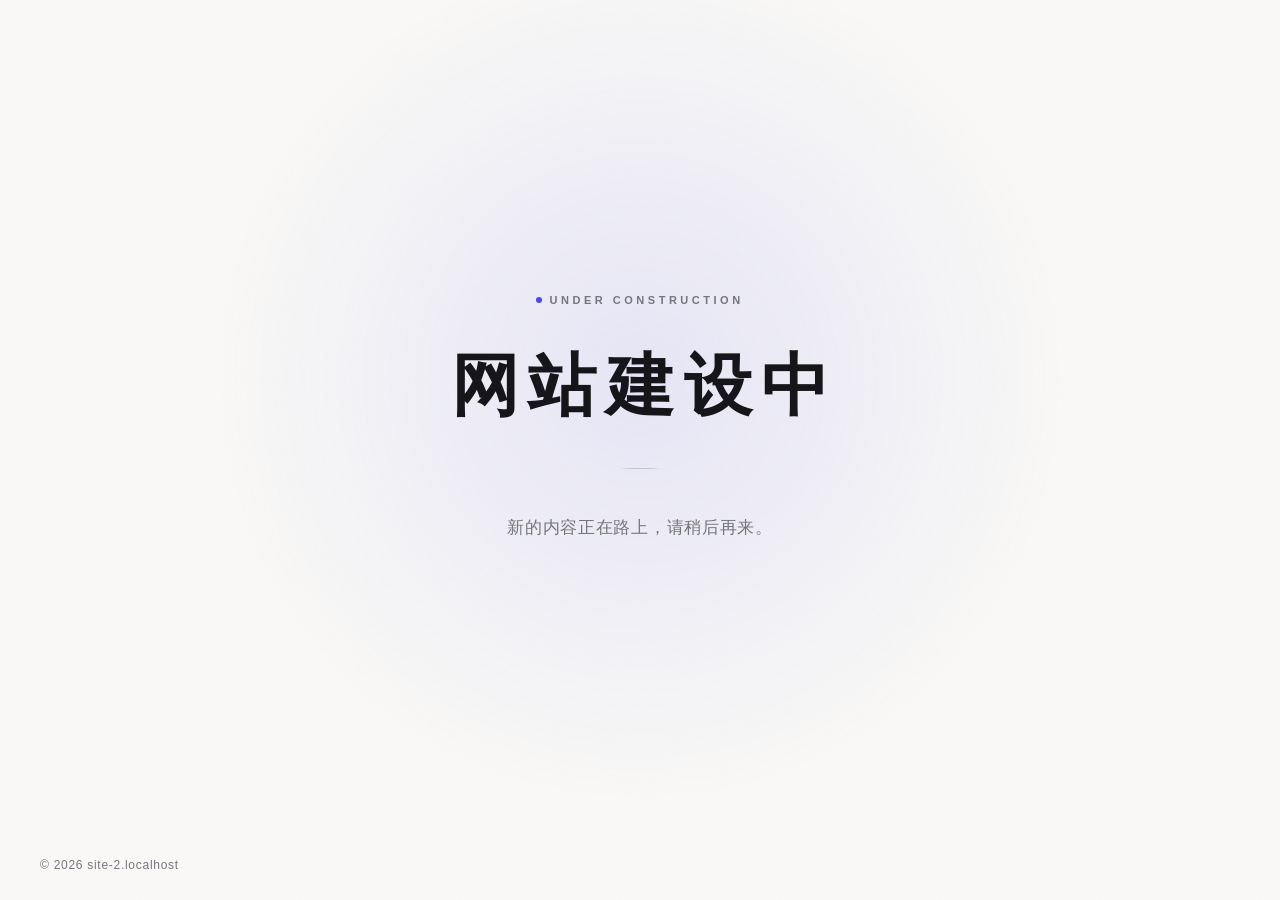
==== commit 146ce395: "Add files via upload" ====
--- a/index.html
+++ b/index.html
@@ -1,1267 +1,31 @@
-<!DOCTYPE html>
-<html lang="en">
-<head>
-<meta charset="UTF-8" />
-<meta name="viewport" content="width=device-width, initial-scale=1" />
-<title>WF Imports — Mill-Direct Wire Rope, Slings &amp; Rigging</title>
-<meta name="description" content="WF Imports supplies mill-direct wire rope, slings and rigging hardware on one consistent grade — with your brand on every reel. Mill pricing, mill test certificates, 4–6 week delivery." />
-<meta name="theme-color" content="#FBF9F7" />
-<link rel="icon" href="assets/wf-imports-logo.png" />
-
-<meta property="og:type" content="website" />
-<meta property="og:title" content="WF Imports — Mill-Direct Wire Rope" />
-<meta property="og:description" content="One consistent grade. Mill pricing. Your brand on every reel." />
-<meta property="og:image" content="assets/wf-imports-logo.png" />
-<meta property="og:url" content="https://www.wfimports.com/" />
-<meta name="twitter:card" content="summary_large_image" />
-
-<style>
-  :root{
-    --bg:        #FBF9F7;
-    --bg-2:      #F5F1ED;
-    --bg-3:      #EFE9E2;
-    --ink:       #1B1411;
-    --ink-soft:  #3A2E28;
-    --muted:     #8E7F74;
-    --muted-2:   #A99B90;
-    --copper:    #B76A3C;
-    --copper-dp: #7A3E1E;
-    --copper-lt: #DA9459;
-    --line:      rgba(27,20,17,.10);
-    --line-soft: rgba(27,20,17,.06);
-    --sans: "Inter", "Segoe UI Variable Display", "Segoe UI", "Helvetica Neue", Arial, sans-serif;
-    --mono: ui-monospace, "SF Mono", "Cascadia Mono", "Roboto Mono", Menlo, Consolas, monospace;
-    --wrap: 1160px;
-    --pad: clamp(22px, 5vw, 64px);
-  }
-
-  *{ box-sizing:border-box; margin:0; padding:0; }
-  html{ -webkit-text-size-adjust:100%; scroll-behavior:smooth; scroll-padding-top:92px; }
-
-  body{
-    font-family:var(--sans);
-    background:var(--bg);
-    color:var(--ink);
-    overflow-x:hidden;
-    -webkit-font-smoothing:antialiased;
-    text-rendering:optimizeLegibility;
-  }
-
-  img{ max-width:100%; display:block; }
-  a{ color:inherit; }
-
-  ::selection{ background:rgba(183,106,60,.18); }
-
-  :focus-visible{
-    outline:2px solid var(--copper);
-    outline-offset:3px;
-    border-radius:2px;
-  }
-
-  .wrap{ width:100%; max-width:var(--wrap); margin-inline:auto; padding-inline:var(--pad); }
-
-  /* ---------- background atmosphere ---------- */
-  .scene{ position:fixed; inset:0; z-index:0; pointer-events:none; overflow:hidden; }
-
-  .glow{
-    position:absolute; left:50%; top:22%;
-    width:min(1050px,130vw); aspect-ratio:1;
-    transform:translate(-50%,-50%);
-    background:
-      radial-gradient(circle at 50% 50%,
-        rgba(206,150,110,.085) 0%,
-        rgba(206,150,110,.055) 26%,
-        rgba(206,150,110,.026) 44%,
-        rgba(206,150,110,.008) 58%,
-        rgba(206,150,110,0) 74%);
-    filter:blur(34px);
-    animation:breathe 18s ease-in-out infinite alternate;
-  }
-  .glow.cool{
-    top:64%;
-    width:min(1500px,180vw);
-    background:
-      radial-gradient(circle at 50% 50%,
-        rgba(124,132,172,.05) 0%,
-        rgba(124,132,172,.026) 38%,
-        rgba(124,132,172,.008) 56%,
-        rgba(124,132,172,0) 74%);
-    animation-duration:24s;
-    animation-direction:alternate-reverse;
-  }
-  @keyframes breathe{
-    from{ transform:translate(-50%,-50%) scale(1); opacity:.85; }
-    to  { transform:translate(-50%,-50%) scale(1.08); opacity:1; }
-  }
-
-  .grain{
-    position:fixed; inset:0; z-index:1; pointer-events:none; opacity:.9;
-    background-image:url("data:image/svg+xml,%3Csvg xmlns='http://www.w3.org/2000/svg' width='180' height='180'%3E%3Cfilter id='n'%3E%3CfeTurbulence type='fractalNoise' baseFrequency='.9' numOctaves='4'/%3E%3CfeColorMatrix type='saturate' values='0'/%3E%3C/filter%3E%3Crect width='180' height='180' filter='url(%23n)' opacity='.06'/%3E%3C/svg%3E");
-  }
-
-  /* ---------- header ---------- */
-  .site-header{
-    position:sticky; top:0; z-index:60;
-    transition:background .4s ease, box-shadow .4s ease, border-color .4s ease;
-    border-bottom:1px solid transparent;
-  }
-  .site-header.stuck{
-    background:rgba(251,249,247,.82);
-    backdrop-filter:blur(14px) saturate(1.2);
-    -webkit-backdrop-filter:blur(14px) saturate(1.2);
-    border-bottom-color:var(--line-soft);
-    box-shadow:0 1px 24px -18px rgba(27,20,17,.5);
-  }
-
-  .header-inner{
-    display:flex; align-items:center; justify-content:space-between; gap:24px;
-    padding-block:clamp(16px,2.4vh,26px);
-  }
-
-  .brand{ display:flex; align-items:center; gap:12px; text-decoration:none; }
-  .brand img{
-    width:clamp(84px,8vw,108px); height:auto;
-    mix-blend-mode:multiply;
-  }
-
-  nav.primary{ display:flex; align-items:center; gap:clamp(18px,2.2vw,34px); }
-  nav.primary a{
-    color:var(--muted);
-    text-decoration:none;
-    font-size:11px; font-weight:600;
-    letter-spacing:.19em; text-transform:uppercase;
-    padding-bottom:3px;
-    border-bottom:1px solid transparent;
-    transition:color .35s ease, border-color .35s ease;
-  }
-  nav.primary a:hover{ color:var(--copper-dp); border-bottom-color:rgba(122,62,30,.35); }
-
-  .header-cta{
-    display:inline-flex; align-items:center; gap:8px;
-    padding:10px 20px; border-radius:999px;
-    border:1px solid rgba(150,90,55,.32);
-    background:rgba(255,255,255,.55);
-    color:var(--copper-dp); text-decoration:none;
-    font-size:10.5px; font-weight:650;
-    letter-spacing:.16em; text-transform:uppercase;
-    white-space:nowrap;
-    transition:background .4s ease, color .4s ease, border-color .4s ease, transform .4s cubic-bezier(.2,.7,.3,1);
-  }
-  .header-cta:hover{
-    background:linear-gradient(100deg,#8E4A24,#C1743F);
-    color:#fff; border-color:transparent; transform:translateY(-1px);
-  }
-
-  .nav-toggle{
-    display:none;
-    width:42px; height:42px; border-radius:999px;
-    border:1px solid var(--line); background:rgba(255,255,255,.6);
-    cursor:pointer; align-items:center; justify-content:center;
-    flex-direction:column; gap:5px;
-  }
-  .nav-toggle span{
-    display:block; width:16px; height:1.5px; background:var(--ink-soft);
-    transition:transform .35s ease, opacity .25s ease;
-  }
-  .nav-toggle[aria-expanded="true"] span:nth-child(1){ transform:translateY(6.5px) rotate(45deg); }
-  .nav-toggle[aria-expanded="true"] span:nth-child(2){ opacity:0; }
-  .nav-toggle[aria-expanded="true"] span:nth-child(3){ transform:translateY(-6.5px) rotate(-45deg); }
-
-  .mobile-nav{
-    display:none;
-    padding:8px var(--pad) 22px;
-    border-bottom:1px solid var(--line-soft);
-    background:rgba(251,249,247,.96);
-    backdrop-filter:blur(14px);
-  }
-  .mobile-nav.open{ display:block; }
-  .mobile-nav a{
-    display:block; padding:13px 2px;
-    text-decoration:none; color:var(--ink-soft);
-    font-size:12px; font-weight:600;
-    letter-spacing:.16em; text-transform:uppercase;
-    border-bottom:1px solid var(--line-soft);
-  }
-  .mobile-nav a:last-child{ border-bottom:none; }
-
-  /* ---------- hero ---------- */
-  .hero{
-    position:relative; z-index:2;
-    display:flex; flex-direction:column;
-    align-items:center; justify-content:center;
-    text-align:center;
-    min-height:min(84svh, 820px);
-    padding:clamp(30px,7vh,76px) var(--pad) clamp(38px,7vh,86px);
-  }
-
-  .eyebrow{
-    display:inline-flex; align-items:center; gap:10px;
-    font-size:10.5px; font-weight:650;
-    letter-spacing:.24em; text-transform:uppercase;
-    color:var(--muted-2);
-    margin-bottom:clamp(20px,3.2vh,34px);
-  }
-  .dot{
-    width:5px; height:5px; border-radius:50%;
-    background:var(--copper);
-    box-shadow:0 0 0 4px rgba(183,106,60,.10);
-    animation:twinkle 4.5s ease-in-out infinite;
-  }
-  @keyframes twinkle{
-    0%,100%{ opacity:.55; box-shadow:0 0 0 3px rgba(183,106,60,.08); }
-    50%    { opacity:1;   box-shadow:0 0 0 6px rgba(183,106,60,.06); }
-  }
-
-  .problem{
-    font-size:clamp(17px,1.87vw,29px);
-    line-height:1.62;
-    font-weight:500;
-    letter-spacing:-.012em;
-    color:var(--ink-soft);
-    max-width:720px;
-    text-wrap:balance;
-  }
-  .problem .ln{ display:block; }
-  .problem em{ font-style:normal; color:var(--copper-dp); font-weight:600; }
-
-  .rule{
-    width:clamp(56px,6vw,76px);
-    height:1px;
-    margin:clamp(22px,3.8vh,36px) 0;
-    background:linear-gradient(90deg, transparent, rgba(27,20,17,.24), transparent);
-  }
-
-  .solution{
-    font-size:clamp(34px,5.4vw,86px);
-    line-height:1.04;
-    font-weight:800;
-    letter-spacing:-.038em;
-    background:linear-gradient(96deg,#6F3719 0%,#A85B31 24%,#CE8049 46%,#E2A76E 57%,#A0522B 82%,#7A3E1E 100%);
-    -webkit-background-clip:text; background-clip:text;
-    color:transparent;
-    text-wrap:balance;
-    padding-bottom:.06em;
-  }
-
-  .sub{
-    margin-top:clamp(20px,3.4vh,30px);
-    max-width:48ch;
-    font-size:clamp(13px,1.15vw,15px);
-    line-height:1.78;
-    font-weight:450;
-    color:var(--muted);
-    letter-spacing:.005em;
-  }
-
-  .hero-actions{
-    margin-top:clamp(26px,4vh,40px);
-    display:flex; flex-wrap:wrap; align-items:center; justify-content:center;
-    gap:14px;
-  }
-
-  .cta{
-    display:inline-flex; align-items:center; gap:10px;
-    padding:14px 27px;
-    border-radius:999px;
-    border:1px solid rgba(150,90,55,.32);
-    background:rgba(255,255,255,.5);
-    color:var(--copper-dp);
-    text-decoration:none;
-    font-size:11.5px; font-weight:650;
-    letter-spacing:.16em; text-transform:uppercase;
-    transition:background .4s ease, border-color .4s ease, color .4s ease, transform .4s cubic-bezier(.2,.7,.3,1), box-shadow .4s ease;
-  }
-  .cta .arrow{ transition:transform .4s cubic-bezier(.2,.7,.3,1); }
-  .cta:hover{
-    background:linear-gradient(100deg,#8E4A24,#C1743F);
-    border-color:transparent;
-    color:#fff;
-    transform:translateY(-1px);
-    box-shadow:0 12px 26px -14px rgba(122,62,30,.7);
-  }
-  .cta:hover .arrow{ transform:translateX(4px); }
-
-  .cta.ghost{
-    background:transparent; border-color:var(--line); color:var(--ink-soft);
-  }
-  .cta.ghost:hover{
-    background:rgba(27,20,17,.04); border-color:rgba(27,20,17,.2);
-    color:var(--ink); box-shadow:none;
-  }
-
-  /* ---------- fact strip ---------- */
-  .facts{
-    position:relative; z-index:2;
-    border-top:1px solid var(--line-soft);
-    border-bottom:1px solid var(--line-soft);
-    background:rgba(255,255,255,.34);
-  }
-  .facts-grid{
-    display:grid;
-    grid-template-columns:repeat(4,1fr);
-  }
-  .fact{
-    padding:clamp(20px,3vh,30px) clamp(10px,2vw,26px);
-    border-left:1px solid var(--line-soft);
-  }
-  .fact:first-child{ border-left:none; padding-left:0; }
-  .fact .k{
-    font-family:var(--mono);
-    font-size:clamp(15px,1.6vw,19px);
-    font-weight:600; letter-spacing:-.01em;
-    color:var(--copper-dp);
-  }
-  .fact .v{
-    margin-top:6px;
-    font-size:10px; font-weight:600;
-    letter-spacing:.17em; text-transform:uppercase;
-    color:var(--muted-2);
-  }
-
-  /* ---------- sections ---------- */
-  section.block{
-    position:relative; z-index:2;
-    padding-block:clamp(64px,10vh,112px);
-  }
-
-  .sec-head{ max-width:660px; }
-  .sec-head .eyebrow{ margin-bottom:18px; }
-  .sec-head h2{
-    font-size:clamp(27px,3.6vw,46px);
-    line-height:1.12;
-    font-weight:750;
-    letter-spacing:-.028em;
-    color:var(--ink);
-    text-wrap:balance;
-  }
-  .sec-head p{
-    margin-top:18px;
-    font-size:clamp(13px,1.1vw,15px);
-    line-height:1.8;
-    color:var(--muted);
-    max-width:54ch;
-  }
-
-  /* ---------- range ---------- */
-  .cards{
-    margin-top:clamp(34px,5vh,52px);
-    display:grid;
-    grid-template-columns:repeat(3,1fr);
-    gap:clamp(14px,1.6vw,20px);
-  }
-  .card{
-    position:relative;
-    display:flex; flex-direction:column;
-    padding:clamp(22px,2.4vw,30px);
-    background:rgba(255,255,255,.62);
-    border:1px solid var(--line-soft);
-    border-radius:3px;
-    transition:transform .5s cubic-bezier(.2,.7,.3,1), box-shadow .5s ease, border-color .5s ease, background .5s ease;
-  }
-  .card:hover{
-    transform:translateY(-3px);
-    border-color:rgba(150,90,55,.26);
-    background:rgba(255,255,255,.86);
-    box-shadow:0 22px 44px -32px rgba(70,40,20,.55);
-  }
-  .card .idx{
-    font-family:var(--mono);
-    font-size:10px; font-weight:600;
-    letter-spacing:.14em;
-    color:var(--muted-2);
-  }
-  .card h3{
-    margin-top:14px;
-    font-size:clamp(19px,1.9vw,24px);
-    font-weight:750; letter-spacing:-.02em;
-    color:var(--ink);
-  }
-  .card .tag{
-    margin-top:8px;
-    font-size:10px; font-weight:650;
-    letter-spacing:.18em; text-transform:uppercase;
-    color:var(--copper);
-  }
-  .card p{
-    margin-top:14px;
-    font-size:13px; line-height:1.72;
-    color:var(--muted);
-  }
-  .card dl{
-    margin-top:auto;
-    padding-top:20px;
-    border-top:1px solid var(--line-soft);
-    display:grid; gap:7px;
-  }
-  .card dl div{ display:flex; justify-content:space-between; gap:12px; }
-  .card dt{
-    font-size:10px; font-weight:600; letter-spacing:.13em;
-    text-transform:uppercase; color:var(--muted-2);
-  }
-  .card dd{
-    font-family:var(--mono);
-    font-size:11.5px; color:var(--ink-soft); text-align:right;
-  }
-
-  /* ---------- table ---------- */
-  .table-wrap{
-    margin-top:clamp(30px,4vh,44px);
-    border:1px solid var(--line-soft);
-    border-radius:3px;
-    background:rgba(255,255,255,.5);
-    overflow-x:auto;
-    -webkit-overflow-scrolling:touch;
-  }
-  table{ width:100%; border-collapse:collapse; min-width:620px; }
-  caption{
-    text-align:left;
-    padding:16px clamp(16px,2vw,22px);
-    font-size:10px; font-weight:650;
-    letter-spacing:.18em; text-transform:uppercase;
-    color:var(--muted-2);
-    border-bottom:1px solid var(--line-soft);
-  }
-  th, td{
-    padding:13px clamp(14px,2vw,22px);
-    text-align:left;
-    border-bottom:1px solid var(--line-soft);
-    font-size:12.5px;
-    white-space:nowrap;
-  }
-  thead th{
-    font-size:10px; font-weight:650;
-    letter-spacing:.14em; text-transform:uppercase;
-    color:var(--muted-2);
-    background:rgba(245,241,237,.6);
-  }
-  tbody td{ color:var(--ink-soft); }
-  tbody td:first-child{ font-weight:600; color:var(--ink); }
-  tbody td.num{ font-family:var(--mono); font-size:12px; }
-  tbody tr:last-child td{ border-bottom:none; }
-  tbody tr:hover td{ background:rgba(183,106,60,.035); }
-  .table-note{
-    margin-top:12px;
-    font-size:11.5px; color:var(--muted-2);
-  }
-
-  /* ---------- dark panel ---------- */
-  .dark{
-    position:relative; z-index:2;
-    background:#171009;
-    color:#F3EBE3;
-    padding-block:clamp(64px,10vh,110px);
-    overflow:hidden;
-  }
-  .dark::after{
-    content:"";
-    position:absolute; inset:0;
-    background:radial-gradient(circle at 22% 18%, rgba(218,148,89,.13), transparent 55%);
-    pointer-events:none;
-  }
-  .dark .wrap{ position:relative; z-index:2; }
-  .dark .eyebrow{ color:rgba(243,235,227,.42); }
-  .dark .dot{ background:var(--copper-lt); box-shadow:0 0 0 4px rgba(218,148,89,.14); }
-  .dark h2{
-    font-size:clamp(26px,3.4vw,44px);
-    line-height:1.14; font-weight:750;
-    letter-spacing:-.028em;
-    max-width:18ch;
-    text-wrap:balance;
-  }
-  .dark h2 em{
-    font-style:normal;
-    background:linear-gradient(96deg,#E9B685,#C1743F);
-    -webkit-background-clip:text; background-clip:text;
-    color:transparent;
-  }
-
-  .dark-grid{
-    display:grid;
-    grid-template-columns:minmax(0,.9fr) minmax(0,1.1fr);
-    gap:clamp(32px,5vw,72px);
-    align-items:center;
-  }
-
-  .diagram{
-    width:100%;
-    display:flex; flex-direction:column; align-items:center;
-    gap:20px;
-  }
-  .diagram svg{ width:100%; max-width:360px; height:auto; }
-  .diagram .strand{ fill:rgba(218,148,89,.055); stroke:rgba(218,148,89,.48); stroke-width:1; }
-  .diagram .strand.core{ fill:rgba(218,148,89,.16); stroke:rgba(218,148,89,.7); }
-  .diagram .wire{ fill:rgba(218,148,89,.1); stroke:rgba(218,148,89,.52); stroke-width:.8; }
-  .diagram figcaption{
-    font-family:var(--mono);
-    font-size:10.5px; letter-spacing:.16em;
-    text-transform:uppercase;
-    color:rgba(243,235,227,.4);
-  }
-
-  .points{ display:grid; gap:clamp(20px,2.6vh,28px); margin-top:clamp(28px,4vh,40px); }
-  .point{ display:grid; grid-template-columns:auto 1fr; gap:16px; align-items:start; }
-  .point .n{
-    font-family:var(--mono);
-    font-size:10.5px; font-weight:600;
-    color:var(--copper-lt);
-    padding-top:4px;
-    letter-spacing:.1em;
-  }
-  .point h3{
-    font-size:clamp(15px,1.35vw,17px);
-    font-weight:650; letter-spacing:-.01em;
-    color:#F7F1EA;
-  }
-  .point p{
-    margin-top:6px;
-    font-size:13px; line-height:1.72;
-    color:rgba(243,235,227,.56);
-  }
-
-  /* ---------- process ---------- */
-  .steps{
-    margin-top:clamp(34px,5vh,52px);
-    display:grid;
-    grid-template-columns:repeat(3,1fr);
-    gap:clamp(16px,2vw,26px);
-    counter-reset:step;
-  }
-  .step{
-    padding-top:22px;
-    border-top:1px solid var(--line);
-  }
-  .step .n{
-    font-family:var(--mono);
-    font-size:11px; font-weight:600;
-    letter-spacing:.12em;
-    color:var(--copper);
-  }
-  .step h3{
-    margin-top:12px;
-    font-size:clamp(16px,1.5vw,19px);
-    font-weight:700; letter-spacing:-.015em;
-    color:var(--ink);
-  }
-  .step p{
-    margin-top:9px;
-    font-size:13px; line-height:1.72;
-    color:var(--muted);
-  }
-
-  /* ---------- contact ---------- */
-  .contact{ background:var(--bg-2); border-top:1px solid var(--line-soft); }
-  .contact-grid{
-    display:grid;
-    grid-template-columns:minmax(0,1fr) minmax(0,.85fr);
-    gap:clamp(32px,5vw,68px);
-    align-items:start;
-  }
-
-  form.rfq{ margin-top:clamp(26px,3.6vh,36px); display:grid; gap:14px; }
-  .field{ display:grid; gap:7px; }
-  .field label{
-    font-size:10px; font-weight:650;
-    letter-spacing:.16em; text-transform:uppercase;
-    color:var(--muted-2);
-  }
-  .field input, .field select, .field textarea{
-    font-family:inherit;
-    font-size:13.5px;
-    color:var(--ink);
-    padding:12px 14px;
-    background:rgba(255,255,255,.78);
-    border:1px solid var(--line);
-    border-radius:2px;
-    transition:border-color .3s ease, box-shadow .3s ease, background .3s ease;
-    width:100%;
-  }
-  .field textarea{ resize:vertical; min-height:104px; line-height:1.6; }
-  .field input:focus, .field select:focus, .field textarea:focus{
-    outline:none;
-    border-color:rgba(150,90,55,.55);
-    background:#fff;
-    box-shadow:0 0 0 3px rgba(183,106,60,.10);
-  }
-  .field-row{ display:grid; grid-template-columns:1fr 1fr; gap:14px; }
-
-  .form-foot{
-    display:flex; flex-wrap:wrap; align-items:center; gap:14px;
-    margin-top:4px;
-  }
-  .form-foot button{
-    font-family:inherit;
-    cursor:pointer;
-    display:inline-flex; align-items:center; gap:10px;
-    padding:14px 27px;
-    border-radius:999px;
-    border:1px solid transparent;
-    background:linear-gradient(100deg,#8E4A24,#C1743F);
-    color:#fff;
-    font-size:11.5px; font-weight:650;
-    letter-spacing:.16em; text-transform:uppercase;
-    transition:transform .4s cubic-bezier(.2,.7,.3,1), box-shadow .4s ease, filter .4s ease;
-  }
-  .form-foot button:hover{
-    transform:translateY(-1px);
-    box-shadow:0 14px 28px -16px rgba(122,62,30,.8);
-    filter:saturate(1.05);
-  }
-  .form-note{ font-size:11.5px; color:var(--muted-2); line-height:1.6; }
-
-  .contact-card{
-    padding:clamp(24px,2.6vw,32px);
-    background:rgba(255,255,255,.6);
-    border:1px solid var(--line-soft);
-    border-radius:3px;
-  }
-  .contact-card h3{
-    font-size:11px; font-weight:650;
-    letter-spacing:.18em; text-transform:uppercase;
-    color:var(--muted-2);
-  }
-  .contact-list{ margin-top:20px; display:grid; gap:16px; }
-  .contact-list a, .contact-list span{
-    display:block;
-    font-size:14px; font-weight:500;
-    color:var(--ink-soft); text-decoration:none;
-    transition:color .3s ease;
-  }
-  .contact-list a:hover{ color:var(--copper-dp); }
-  .contact-list .lbl{
-    font-size:10px; font-weight:600;
-    letter-spacing:.14em; text-transform:uppercase;
-    color:var(--muted-2);
-    margin-bottom:4px;
-  }
-  .contact-card .hours{
-    margin-top:24px; padding-top:20px;
-    border-top:1px solid var(--line-soft);
-    font-size:12px; line-height:1.7;
-    color:var(--muted);
-  }
-  .card-facts{
-    margin-top:24px; padding-top:20px;
-    border-top:1px solid var(--line-soft);
-    display:grid; grid-template-columns:1fr 1fr; gap:16px;
-  }
-  .card-facts .num{
-    display:block;
-    font-family:var(--mono);
-    font-size:clamp(16px,1.7vw,20px);
-    font-weight:600; letter-spacing:-.01em;
-    color:var(--copper-dp);
-  }
-  .card-facts .cap{
-    display:block; margin-top:5px;
-    font-size:9.5px; font-weight:600;
-    letter-spacing:.16em; text-transform:uppercase;
-    color:var(--muted-2);
-  }
-
-  /* ---------- footer ---------- */
-  footer.site-footer{
-    position:relative; z-index:2;
-    border-top:1px solid var(--line-soft);
-    padding-block:clamp(30px,4vh,44px);
-  }
-  .footer-inner{
-    display:flex; align-items:center; justify-content:space-between;
-    gap:20px; flex-wrap:wrap;
-  }
-  .footer-inner .fbrand{ display:flex; align-items:center; gap:10px; }
-  .footer-inner .fbrand img{ width:74px; mix-blend-mode:multiply; }
-  .footer-nav{ display:flex; gap:22px; flex-wrap:wrap; }
-  .footer-nav a{
-    font-size:10.5px; font-weight:600;
-    letter-spacing:.15em; text-transform:uppercase;
-    color:var(--muted-2); text-decoration:none;
-    transition:color .3s ease;
-  }
-  .footer-nav a:hover{ color:var(--copper-dp); }
-  .copyright{
-    font-size:10.5px; font-weight:550;
-    letter-spacing:.15em; text-transform:uppercase;
-    color:var(--muted-2);
-  }
-  .copyright .sep{ opacity:.4; margin:0 8px; }
-
-  /* ---------- animation ---------- */
-  .rise{ opacity:0; animation:rise .95s cubic-bezier(.16,.84,.32,1) forwards; animation-delay:var(--d,0s); }
-  @keyframes rise{
-    from{ opacity:0; transform:translateY(16px); filter:blur(4px); }
-    to  { opacity:1; transform:translateY(0);    filter:blur(0); }
-  }
-
-  .reveal{
-    opacity:0; transform:translateY(20px);
-    transition:opacity .85s cubic-bezier(.16,.84,.32,1), transform .85s cubic-bezier(.16,.84,.32,1);
-    transition-delay:var(--d,0s);
-  }
-  .reveal.in{ opacity:1; transform:none; }
-
-  @media (prefers-reduced-motion: reduce){
-    html{ scroll-behavior:auto; }
-    *{ animation:none !important; transition:none !important; }
-    .rise, .reveal{ opacity:1; transform:none; }
-  }
-
-  /* ---------- responsive ---------- */
-  @media (max-width:1000px){
-    .cards{ grid-template-columns:repeat(2,1fr); }
-    .dark-grid{ grid-template-columns:1fr; }
-    .diagram{ order:-1; }
-    .contact-grid{ grid-template-columns:1fr; }
-  }
-
-  @media (max-width:860px){
-    nav.primary{ display:none; }
-    .header-cta{ display:none; }
-    .nav-toggle{ display:flex; }
-    .header-inner{ justify-content:space-between; }
-    .problem{ max-width:100%; font-size:clamp(16px,4.2vw,21px); line-height:1.66; }
-    .problem .ln{ display:inline; }
-    .problem .ln:not(:last-child)::after{ content:" "; }
-    .solution{ font-size:clamp(29px,8.6vw,48px); }
-    .facts-grid{ grid-template-columns:1fr 1fr; }
-    .fact{ padding:18px 0; }
-    .fact:nth-child(odd){ border-left:none; padding-left:0; }
-    .fact:nth-child(even){ border-left:1px solid var(--line-soft); padding-left:18px; }
-    .fact:nth-child(n+3){ border-top:1px solid var(--line-soft); }
-    .steps{ grid-template-columns:1fr; gap:22px; }
-    .field-row{ grid-template-columns:1fr; }
-    .footer-inner{ flex-direction:column; text-align:center; gap:16px; }
-  }
-
-  @media (max-width:560px){
-    .cards{ grid-template-columns:1fr; }
-    .hero{ min-height:auto; padding-top:clamp(28px,6vh,52px); }
-  }
-</style>
-</head>
-<body>
-
-  <div class="scene" aria-hidden="true">
-    <div class="glow cool"></div>
-    <div class="glow"></div>
-  </div>
-  <div class="grain" aria-hidden="true"></div>
-
-  <header class="site-header" id="siteHeader">
-    <div class="wrap header-inner">
-      <a class="brand" href="#top" aria-label="WF Imports home">
-        <img src="assets/wf-imports-logo.png" alt="WF Imports" width="108" height="108" />
-      </a>
-
-      <nav class="primary" aria-label="Primary">
-        <a href="#range">Range</a>
-        <a href="#why">Why mill-direct</a>
-        <a href="#process">Process</a>
-        <a href="#contact">Contact</a>
-      </nav>
-
-      <a class="header-cta" href="#contact">Request pricing <span aria-hidden="true">→</span></a>
-
-      <button class="nav-toggle" id="navToggle" aria-expanded="false" aria-controls="mobileNav" aria-label="Open menu">
-        <span></span><span></span><span></span>
-      </button>
-    </div>
-
-    <div class="mobile-nav" id="mobileNav">
-      <a href="#range">Range</a>
-      <a href="#why">Why mill-direct</a>
-      <a href="#process">Process</a>
-      <a href="#contact">Contact</a>
-    </div>
-  </header>
-
-  <main id="top">
-
-    <!-- ================= HERO ================= -->
-    <section class="hero">
-      <p class="eyebrow rise" style="--d:.1s">
-        <span class="dot" aria-hidden="true"></span>Wire rope · Mill direct
-      </p>
-
-      <p class="problem rise" style="--d:.22s">
-        <span class="ln">Good wire rope costs too much, the best lines</span>
-        <span class="ln">belong to the big players, and nobody can tell</span>
-        <span class="ln">your stock apart from the other shops around town.</span>
-      </p>
-
-      <div class="rule rise" style="--d:.34s" aria-hidden="true"></div>
-
-      <h1 class="solution rise" style="--d:.44s">Here is your solution.</h1>
-
-      <p class="sub rise" style="--d:.56s">
-        Mill-direct pricing, one consistent grade, and a branded line your
-        customers can recognise at a glance.
-      </p>
-
-      <div class="hero-actions rise" style="--d:.68s">
-        <a class="cta" href="#contact">Request pricing <span class="arrow" aria-hidden="true">→</span></a>
-        <a class="cta ghost" href="#range">See the range</a>
-      </div>
-    </section>
-
-    <!-- ================= FACTS ================= -->
-    <div class="facts">
-      <div class="wrap facts-grid">
-        <div class="fact reveal">
-          <div class="k">1,960 MPa</div>
-          <div class="v">Min. breaking load</div>
-        </div>
-        <div class="fact reveal" style="--d:.06s">
-          <div class="k">6×19 · 6×37 · 19×7</div>
-          <div class="v">Core constructions</div>
-        </div>
-        <div class="fact reveal" style="--d:.12s">
-          <div class="k">Bright · Galv. · PVC</div>
-          <div class="v">Finishes in stock</div>
-        </div>
-        <div class="fact reveal" style="--d:.18s">
-          <div class="k">500 m</div>
-          <div class="v">Standard mill reel</div>
-        </div>
-      </div>
-    </div>
-
-    <!-- ================= RANGE ================= -->
-    <section class="block" id="range">
-      <div class="wrap">
-        <div class="sec-head reveal">
-          <p class="eyebrow"><span class="dot" aria-hidden="true"></span>The range</p>
-          <h2>Six lines. No gaps in the catalogue.</h2>
-          <p>
-            Everything a rigging counter actually sells, held to one spec sheet —
-            so the reel you open in March matches the reel you opened last October.
-          </p>
-        </div>
-
-        <div class="cards">
-          <article class="card reveal">
-            <span class="idx">01</span>
-            <h3>6×19 FC / IWRC</h3>
-            <span class="tag">The workhorse</span>
-            <p>General hoisting, winch line and static rigging. Flexible enough to run a sheave, stiff enough to hold a hook without fighting you.</p>
-            <dl>
-              <div><dt>Diameter</dt><dd>6–28 mm</dd></div>
-              <div><dt>Tensile</dt><dd>1,770–1,960 MPa</dd></div>
-              <div><dt>Lay</dt><dd>RHRL / LHRL</dd></div>
-            </dl>
-          </article>
-
-          <article class="card reveal" style="--d:.07s">
-            <span class="idx">02</span>
-            <h3>6×37 FC / IWRC</h3>
-            <span class="tag">Tight sheaves</span>
-            <p>More wires per strand, so it takes constant bending without fatiguing out. The right call for multi-part blocks and small drums.</p>
-            <dl>
-              <div><dt>Diameter</dt><dd>8–32 mm</dd></div>
-              <div><dt>Tensile</dt><dd>1,770–1,960 MPa</dd></div>
-              <div><dt>Lay</dt><dd>RHRL / LHRL</dd></div>
-            </dl>
-          </article>
-
-          <article class="card reveal" style="--d:.14s">
-            <span class="idx">03</span>
-            <h3>19×7 Rotation-resistant</h3>
-            <span class="tag">Multi-part lifts</span>
-            <p>Where a single-fall load spins, this doesn't. Built for tower cranes, gantries and anything lifted on four or more parts.</p>
-            <dl>
-              <div><dt>Diameter</dt><dd>10–24 mm</dd></div>
-              <div><dt>Tensile</dt><dd>1,960 MPa</dd></div>
-              <div><dt>Lay</dt><dd>RHRL / LHRL</dd></div>
-            </dl>
-          </article>
-
-          <article class="card reveal" style="--d:.21s">
-            <span class="idx">04</span>
-            <h3>Slings &amp; assemblies</h3>
-            <span class="tag">Ready to hang</span>
-            <p>Pressed and swaged slings, thimbles, hooks and shackles — cut, terminated, tagged and certified to your length.</p>
-            <dl>
-              <div><dt>Range</dt><dd>6 mm – 32 mm</dd></div>
-              <div><dt>Standard</dt><dd>EN 13414 / ASME B30.9</dd></div>
-              <div><dt>Tagging</dt><dd>Serial + WLL + cert</dd></div>
-            </dl>
-          </article>
-
-          <article class="card reveal" style="--d:.28s">
-            <span class="idx">05</span>
-            <h3>Rigging hardware</h3>
-            <span class="tag">The small stuff</span>
-            <p>Bow and dee shackles, turnbuckles, wire rope clips, swage ferrules, eye bolts. Ordered with the reels, arrives on the same pallet.</p>
-            <dl>
-              <div><dt>Finish</dt><dd>Galv. / self-colour</dd></div>
-              <div><dt>Packing</dt><dd>Carton or bulk</dd></div>
-              <div><dt>Branding</dt><dd>Your label available</dd></div>
-            </dl>
-          </article>
-
-          <article class="card reveal" style="--d:.35s">
-            <span class="idx">06</span>
-            <h3>Private label</h3>
-            <span class="tag">Your name on the reel</span>
-            <p>Printed reel tags, branded spools and cartons. Your customers see your name, not a mill stamp they've never heard of.</p>
-            <dl>
-              <div><dt>MOQ</dt><dd>From 20 reels</dd></div>
-              <div><dt>Lead time</dt><dd>4–6 weeks</dd></div>
-              <div><dt>Artwork</dt><dd>We set it up</dd></div>
-            </dl>
-          </article>
-        </div>
-
-        <div class="table-wrap reveal">
-          <table>
-            <caption>Stock specification — standard mill programme</caption>
-            <thead>
-              <tr>
-                <th scope="col">Product</th>
-                <th scope="col">Construction</th>
-                <th scope="col">Dia. (mm)</th>
-                <th scope="col">Tensile (MPa)</th>
-                <th scope="col">Finish</th>
-                <th scope="col">Reel (m)</th>
-              </tr>
-            </thead>
-            <tbody>
-              <tr><td>6×19 FC</td><td>Fibre core</td><td class="num">6 – 24</td><td class="num">1,770</td><td>Bright / Galv.</td><td class="num">500 / 1,000</td></tr>
-              <tr><td>6×19 IWRC</td><td>Steel core</td><td class="num">6 – 28</td><td class="num">1,960</td><td>Bright / Galv.</td><td class="num">500 / 1,000</td></tr>
-              <tr><td>6×37 FC</td><td>Fibre core</td><td class="num">8 – 28</td><td class="num">1,770</td><td>Bright / Galv.</td><td class="num">500 / 1,000</td></tr>
-              <tr><td>6×37 IWRC</td><td>Steel core</td><td class="num">8 – 32</td><td class="num">1,960</td><td>Bright / Galv.</td><td class="num">500 / 1,000</td></tr>
-              <tr><td>19×7</td><td>Rotation resistant</td><td class="num">10 – 24</td><td class="num">1,960</td><td>Bright / Galv.</td><td class="num">500</td></tr>
-              <tr><td>PVC coated</td><td>6×19 / 6×37</td><td class="num">4 – 16</td><td class="num">1,770</td><td>Clear / Colour</td><td class="num">500</td></tr>
-            </tbody>
-          </table>
-        </div>
-        <p class="table-note reveal">Other diameters, lays and finishes on request — the mill runs a custom slot every month.</p>
-      </div>
-    </section>
-
-    <!-- ================= WHY (dark) ================= -->
-    <section class="dark" id="why">
-      <div class="wrap">
-        <div class="dark-grid">
-          <figure class="diagram reveal">
-            <svg viewBox="0 0 240 240" role="img" aria-label="Cross-section of a 6x19 IWRC wire rope: six outer strands around a steel core">
-              <g>
-                <circle class="strand" cx="176.0" cy="120.0" r="30"/>
-                <circle class="wire" cx="193.0" cy="120.0" r="9"/>
-                <circle class="wire" cx="186.6" cy="133.3" r="9"/>
-                <circle class="wire" cx="172.2" cy="136.6" r="9"/>
-                <circle class="wire" cx="160.7" cy="127.4" r="9"/>
-                <circle class="wire" cx="160.7" cy="112.6" r="9"/>
-                <circle class="wire" cx="172.2" cy="103.4" r="9"/>
-                <circle class="wire" cx="186.6" cy="106.7" r="9"/>
-              </g>
-              <g>
-                <circle class="strand" cx="148.0" cy="168.5" r="30"/>
-                <circle class="wire" cx="165.0" cy="168.5" r="9"/>
-                <circle class="wire" cx="158.6" cy="181.8" r="9"/>
-                <circle class="wire" cx="144.2" cy="185.1" r="9"/>
-                <circle class="wire" cx="132.7" cy="175.9" r="9"/>
-                <circle class="wire" cx="132.7" cy="161.1" r="9"/>
-                <circle class="wire" cx="144.2" cy="151.9" r="9"/>
-                <circle class="wire" cx="158.6" cy="155.2" r="9"/>
-              </g>
-              <g>
-                <circle class="strand" cx="92.0" cy="168.5" r="30"/>
-                <circle class="wire" cx="109.0" cy="168.5" r="9"/>
-                <circle class="wire" cx="102.6" cy="181.8" r="9"/>
-                <circle class="wire" cx="88.2" cy="185.1" r="9"/>
-                <circle class="wire" cx="76.7" cy="175.9" r="9"/>
-                <circle class="wire" cx="76.7" cy="161.1" r="9"/>
-                <circle class="wire" cx="88.2" cy="151.9" r="9"/>
-                <circle class="wire" cx="102.6" cy="155.2" r="9"/>
-              </g>
-              <g>
-                <circle class="strand" cx="64.0" cy="120.0" r="30"/>
-                <circle class="wire" cx="81.0" cy="120.0" r="9"/>
-                <circle class="wire" cx="74.6" cy="133.3" r="9"/>
-                <circle class="wire" cx="60.2" cy="136.6" r="9"/>
-                <circle class="wire" cx="48.7" cy="127.4" r="9"/>
-                <circle class="wire" cx="48.7" cy="112.6" r="9"/>
-                <circle class="wire" cx="60.2" cy="103.4" r="9"/>
-                <circle class="wire" cx="74.6" cy="106.7" r="9"/>
-              </g>
-              <g>
-                <circle class="strand" cx="92.0" cy="71.5" r="30"/>
-                <circle class="wire" cx="109.0" cy="71.5" r="9"/>
-                <circle class="wire" cx="102.6" cy="84.8" r="9"/>
-                <circle class="wire" cx="88.2" cy="88.1" r="9"/>
-                <circle class="wire" cx="76.7" cy="78.9" r="9"/>
-                <circle class="wire" cx="76.7" cy="64.1" r="9"/>
-                <circle class="wire" cx="88.2" cy="54.9" r="9"/>
-                <circle class="wire" cx="102.6" cy="58.2" r="9"/>
-              </g>
-              <g>
-                <circle class="strand" cx="148.0" cy="71.5" r="30"/>
-                <circle class="wire" cx="165.0" cy="71.5" r="9"/>
-                <circle class="wire" cx="158.6" cy="84.8" r="9"/>
-                <circle class="wire" cx="144.2" cy="88.1" r="9"/>
-                <circle class="wire" cx="132.7" cy="78.9" r="9"/>
-                <circle class="wire" cx="132.7" cy="64.1" r="9"/>
-                <circle class="wire" cx="144.2" cy="54.9" r="9"/>
-                <circle class="wire" cx="158.6" cy="58.2" r="9"/>
-              </g>
-              <circle class="strand core" cx="120" cy="120" r="26"/>
-              <circle class="wire" cx="134.5" cy="120.0" r="8"/>
-              <circle class="wire" cx="129.0" cy="131.3" r="8"/>
-              <circle class="wire" cx="116.8" cy="134.1" r="8"/>
-              <circle class="wire" cx="106.9" cy="126.3" r="8"/>
-              <circle class="wire" cx="106.9" cy="113.7" r="8"/>
-              <circle class="wire" cx="116.8" cy="105.9" r="8"/>
-              <circle class="wire" cx="129.0" cy="108.7" r="8"/>
-            </svg>
-            <figcaption>6×19 IWRC · cross-section</figcaption>
-          </figure>
-
-          <div>
-            <p class="eyebrow reveal"><span class="dot" aria-hidden="true"></span>Why mill-direct</p>
-            <h2 class="reveal">Built to <em>one spec</em>, reel after reel.</h2>
-
-            <div class="points">
-              <div class="point reveal">
-                <span class="n">01</span>
-                <div>
-                  <h3>One grade on every reel</h3>
-                  <p>Same lay, same tensile, same colour tag. Your counter staff stop guessing which reel came from which shipment.</p>
-                </div>
-              </div>
-              <div class="point reveal">
-                <span class="n">02</span>
-                <div>
-                  <h3>Mill pricing, not distributor pricing</h3>
-                  <p>We buy the run, not the pallet. The margin a wholesaler takes stays in your business instead.</p>
-                </div>
-              </div>
-              <div class="point reveal">
-                <span class="n">03</span>
-                <div>
-                  <h3>Your name on the reel</h3>
-                  <p>Printed tags, branded spools, your part numbers. Customers come back asking for your line, not a mill code.</p>
-                </div>
-              </div>
-              <div class="point reveal">
-                <span class="n">04</span>
-                <div>
-                  <h3>Paperwork that passes inspection</h3>
-                  <p>Mill test certificates with every lot, EN 13414 sling tags, traceable serials. No argument at the audit.</p>
-                </div>
-              </div>
-            </div>
-          </div>
-        </div>
-      </div>
-    </section>
-
-    <!-- ================= PROCESS ================= -->
-    <section class="block" id="process">
-      <div class="wrap">
-        <div class="sec-head reveal">
-          <p class="eyebrow"><span class="dot" aria-hidden="true"></span>How it works</p>
-          <h2>Three steps from enquiry to reels on the floor.</h2>
-        </div>
-
-        <div class="steps">
-          <div class="step reveal">
-            <span class="n">01</span>
-            <h3>Send the spec</h3>
-            <p>Diameters, constructions, finishes, lengths — a photo of your current reel tag is enough to start.</p>
-          </div>
-          <div class="step reveal" style="--d:.08s">
-            <span class="n">02</span>
-            <h3>Mill slot confirmed</h3>
-            <p>We come back within 48 hours with pricing, reel sizes and the production week your order lands in.</p>
-          </div>
-          <div class="step reveal" style="--d:.16s">
-            <span class="n">03</span>
-            <h3>Reels shipped</h3>
-            <p>4–6 weeks to your dock, branded and tagged, with certificates in the pouch on reel one.</p>
-          </div>
-        </div>
-      </div>
-    </section>
-
-    <!-- ================= CONTACT ================= -->
-    <section class="block contact" id="contact">
-      <div class="wrap contact-grid">
-        <div>
-          <div class="sec-head reveal">
-            <p class="eyebrow"><span class="dot" aria-hidden="true"></span>Request pricing</p>
-            <h2>Tell us what you move.</h2>
-            <p>Send your current spec or the reel tag you buy today. You get pricing, lead time and a sample reel quote back within two working days.</p>
-          </div>
-
-          <form class="rfq reveal" id="rfqForm" novalidate>
-            <div class="field-row">
-              <div class="field">
-                <label for="company">Company</label>
-                <input id="company" name="company" type="text" autocomplete="organization" placeholder="Rigging Supply Co." required />
-              </div>
-              <div class="field">
-                <label for="name">Your name</label>
-                <input id="name" name="name" type="text" autocomplete="name" placeholder="Jane Doe" required />
-              </div>
-            </div>
-
-            <div class="field-row">
-              <div class="field">
-                <label for="email">Email</label>
-                <input id="email" name="email" type="email" autocomplete="email" placeholder="jane@company.com" required />
-              </div>
-              <div class="field">
-                <label for="country">Country</label>
-                <input id="country" name="country" type="text" autocomplete="country-name" placeholder="United States" />
-              </div>
-            </div>
-
-            <div class="field">
-              <label for="product">What do you need</label>
-              <select id="product" name="product">
-                <option>6×19 FC / IWRC</option>
-                <option>6×37 FC / IWRC</option>
-                <option>19×7 rotation resistant</option>
-                <option>Slings &amp; assemblies</option>
-                <option>Rigging hardware</option>
-                <option>Private label programme</option>
-                <option>Not sure yet — advise me</option>
-              </select>
-            </div>
-
-            <div class="field">
-              <label for="message">Spec / quantities</label>
-              <textarea id="message" name="message" placeholder="e.g. 6×19 IWRC, 12 mm, galvanized, 500 m reels — 8 reels per quarter."></textarea>
-            </div>
-
-            <div class="form-foot">
-              <button type="submit">Send enquiry <span aria-hidden="true">→</span></button>
-              <span class="form-note">Opens your mail client, pre-filled.<br />Or write to <a href="mailto:sales@wfimports.com">sales@wfimports.com</a>.</span>
-            </div>
-          </form>
-        </div>
-
-        <aside class="contact-card reveal" style="--d:.1s">
-          <h3>Direct lines</h3>
-          <div class="contact-list">
-            <div>
-              <div class="lbl">Sales</div>
-              <a href="mailto:sales@wfimports.com">sales@wfimports.com</a>
-            </div>
-            <div>
-              <div class="lbl">Phone / WhatsApp</div>
-              <a href="tel:+10000000000">+1 (000) 000-0000</a>
-            </div>
-            <div>
-              <div class="lbl">Documents</div>
-              <a href="mailto:sales@wfimports.com?subject=Mill%20test%20certificate%20request">Request a mill test certificate</a>
-            </div>
-          </div>
-          <div class="card-facts">
-            <div>
-              <span class="num">48 h</span>
-              <span class="cap">Pricing back</span>
-            </div>
-            <div>
-              <span class="num">4–6 wk</span>
-              <span class="cap">To your dock</span>
-            </div>
-          </div>
-          <p class="hours">
-            Monday–Friday, 08:00–17:00 EST.<br />
-            Enquiries outside hours are answered the next working morning.
-          </p>
-        </aside>
-      </div>
-    </section>
-
-  </main>
-
-  <footer class="site-footer">
-    <div class="wrap footer-inner">
-      <div class="fbrand">
-        <img src="assets/wf-imports-logo.png" alt="WF Imports" width="74" height="74" />
-      </div>
-      <nav class="footer-nav" aria-label="Footer">
-        <a href="#range">Range</a>
-        <a href="#why">Why mill-direct</a>
-        <a href="#process">Process</a>
-        <a href="#contact">Contact</a>
-      </nav>
-      <p class="copyright">© <span id="year">2026</span> WF Imports<span class="sep">/</span>Wire rope · Slings · Rigging hardware</p>
-    </div>
-  </footer>
-
-<script>
-(function () {
-  "use strict";
-
-  /* sticky header state */
-  var header = document.getElementById("siteHeader");
-  var onScroll = function () {
-    if (window.scrollY > 8) header.classList.add("stuck");
-    else header.classList.remove("stuck");
-  };
-  onScroll();
-  window.addEventListener("scroll", onScroll, { passive: true });
-
-  /* mobile nav */
-  var toggle = document.getElementById("navToggle");
-  var mobileNav = document.getElementById("mobileNav");
-  toggle.addEventListener("click", function () {
-    var open = mobileNav.classList.toggle("open");
-    toggle.setAttribute("aria-expanded", open ? "true" : "false");
-    toggle.setAttribute("aria-label", open ? "Close menu" : "Open menu");
-  });
-  mobileNav.addEventListener("click", function (e) {
-    if (e.target.tagName === "A") {
-      mobileNav.classList.remove("open");
-      toggle.setAttribute("aria-expanded", "false");
-    }
-  });
-
-  /* scroll reveal */
-  var items = document.querySelectorAll(".reveal");
-  if ("IntersectionObserver" in window) {
-    var io = new IntersectionObserver(function (entries) {
-      entries.forEach(function (entry) {
-        if (entry.isIntersecting) {
-          entry.target.classList.add("in");
-          io.unobserve(entry.target);
-        }
-      });
-    }, { rootMargin: "0px 0px -8% 0px", threshold: 0.12 });
-    items.forEach(function (el) { io.observe(el); });
-  } else {
-    items.forEach(function (el) { el.classList.add("in"); });
-  }
-
-  /* year */
-  document.getElementById("year").textContent = new Date().getFullYear();
-
-  /* RFQ form -> mailto (no backend needed) */
-  var form = document.getElementById("rfqForm");
-  form.addEventListener("submit", function (e) {
-    e.preventDefault();
-    if (!form.reportValidity()) return;
-
-    var get = function (id) { return (document.getElementById(id).value || "").trim(); };
-    var body = [
-      "Company: " + get("company"),
-      "Name: " + get("name"),
-      "Email: " + get("email"),
-      "Country: " + get("country"),
-      "Product: " + get("product"),
-      "",
-      "Spec / quantities:",
-      get("message")
-    ].join("\n");
-
-    var subject = "Price request — " + get("company") + " — " + get("product");
-    window.location.href = "mailto:sales@wfimports.com?subject=" +
-      encodeURIComponent(subject) + "&body=" + encodeURIComponent(body);
-  });
-})();
-</script>
-</body>
-</html>
+<!DOCTYPE html>
+<html lang="zh-CN">
+<head>
+  <meta charset="utf-8" />
+  <meta name="viewport" content="width=device-width, initial-scale=1" />
+  <title>网站建设中</title>
+  <meta name="description" content="本站正在建设中，敬请期待。" />
+  <meta name="robots" content="noindex, nofollow" />
+  <meta name="theme-color" content="#0a0a0c" media="(prefers-color-scheme: dark)" />
+  <meta name="theme-color" content="#faf9f7" media="(prefers-color-scheme: light)" />
+  <link rel="icon" href="favicon.svg" type="image/svg+xml" />
+  <link rel="stylesheet" href="assets/style.css" />
+</head>
+<body>
+  <div class="backdrop" aria-hidden="true"></div>
+
+  <main class="stage">
+    <p class="eyebrow"><span class="pulse" aria-hidden="true"></span>Under Construction</p>
+    <h1 class="title">网站建设中</h1>
+    <span class="rule" aria-hidden="true"></span>
+    <p class="lede">新的内容正在路上，请稍后再来。</p>
+  </main>
+
+  <footer class="foot">
+    <p class="foot__copy">© <span id="year">2026</span> <span id="brand">本站</span></p>
+    <p class="foot__contact"><a id="mail" href="#" hidden></a></p>
+  </footer>
+
+  <script src="assets/main.js" defer></script>
+</body>
+</html>
--- a/assets/style.css
+++ b/assets/style.css
@@ -0,0 +1,298 @@
+/* ============================================================
+   极简「网站建设中」页面样式
+   想改配色，只改下面 :root 里的变量即可。
+   ============================================================ */
+
+:root {
+  color-scheme: light dark;
+
+  --bg: #faf9f7;
+  --fg: #15151a;
+  --muted: #75757e;
+  --hair: rgba(21, 21, 26, 0.16);
+  --accent: #4f46e5;
+  --glow: rgba(99, 102, 241, 0.13);
+  --grain: 0.035;
+}
+
+@media (prefers-color-scheme: dark) {
+  :root {
+    --bg: #0a0a0c;
+    --fg: #f4f3f0;
+    --muted: #8c8c96;
+    --hair: rgba(244, 243, 240, 0.18);
+    --accent: #a5a3ff;
+    --glow: rgba(99, 102, 241, 0.2);
+    --grain: 0.045;
+  }
+}
+
+*,
+*::before,
+*::after {
+  box-sizing: border-box;
+}
+
+html {
+  background: var(--bg);
+  -webkit-text-size-adjust: 100%;
+}
+
+body {
+  margin: 0;
+  min-height: 100vh;
+  min-height: 100svh;
+  display: grid;
+  grid-template-rows: 1fr auto;
+  background: var(--bg);
+  color: var(--fg);
+  font-family: "Inter", "Segoe UI", -apple-system, BlinkMacSystemFont,
+    "PingFang SC", "Hiragino Sans GB", "Microsoft YaHei", "Noto Sans SC",
+    sans-serif;
+  -webkit-font-smoothing: antialiased;
+  -moz-osx-font-smoothing: grayscale;
+  text-rendering: optimizeLegibility;
+  overflow-x: hidden;
+}
+
+/* 柔光：页面中央的一团极淡光晕，缓慢呼吸 */
+.backdrop {
+  position: fixed;
+  inset: 0;
+  z-index: 0;
+  pointer-events: none;
+  background: radial-gradient(
+    38rem 38rem at 50% 42%,
+    var(--glow),
+    transparent 70%
+  );
+  animation: breathe 12s ease-in-out infinite;
+}
+
+/* 颗粒：一层几乎看不见的噪点，让纯色背景不那么"塑料" */
+body::after {
+  content: "";
+  position: fixed;
+  inset: 0;
+  z-index: 1;
+  pointer-events: none;
+  opacity: var(--grain);
+  background-image: url("data:image/svg+xml,%3Csvg xmlns='http://www.w3.org/2000/svg' width='160' height='160'%3E%3Cfilter id='n'%3E%3CfeTurbulence type='fractalNoise' baseFrequency='.8' numOctaves='4' stitchTiles='stitch'/%3E%3CfeColorMatrix type='saturate' values='0'/%3E%3C/filter%3E%3Crect width='160' height='160' filter='url(%23n)'/%3E%3C/svg%3E");
+}
+
+/* ---------------- 主内容 ---------------- */
+
+.stage {
+  position: relative;
+  z-index: 2;
+  align-self: center;
+  justify-self: center;
+  width: min(100% - 3rem, 44rem);
+  padding: clamp(3rem, 10vh, 7rem) 0;
+  text-align: center;
+}
+
+.eyebrow {
+  display: inline-flex;
+  align-items: center;
+  gap: 0.65em;
+  margin: 0 0 clamp(1.5rem, 4.5vh, 2.4rem);
+  font-size: 0.6875rem;
+  font-weight: 600;
+  letter-spacing: 0.32em;
+  text-transform: uppercase;
+  color: var(--muted);
+}
+
+.pulse {
+  width: 6px;
+  height: 6px;
+  border-radius: 50%;
+  background: var(--accent);
+  animation: pulse 2.8s ease-out infinite;
+}
+
+.title {
+  margin: 0;
+  font-size: clamp(2.5rem, 10vw, 4.25rem);
+  font-weight: 600;
+  line-height: 1.18;
+  letter-spacing: 0.14em;
+  text-indent: 0.14em; /* 补偿末字后多出的字距，让视觉真正居中 */
+  color: var(--fg);
+}
+
+.rule {
+  display: block;
+  width: 2.5rem;
+  height: 1px;
+  margin: clamp(1.9rem, 5vh, 2.7rem) auto;
+  background: linear-gradient(
+    90deg,
+    transparent,
+    var(--hair) 22%,
+    var(--hair) 78%,
+    transparent
+  );
+  animation: widen 1.2s 0.5s cubic-bezier(0.22, 0.68, 0.24, 1) both;
+}
+
+.lede {
+  margin: 0;
+  font-size: clamp(0.9375rem, 2.6vw, 1.0625rem);
+  line-height: 1.9;
+  letter-spacing: 0.04em;
+  color: var(--muted);
+}
+
+/* ---------------- 页脚 ---------------- */
+
+.foot {
+  position: relative;
+  z-index: 2;
+  display: flex;
+  flex-wrap: wrap;
+  align-items: center;
+  justify-content: space-between;
+  gap: 0.5rem 1.5rem;
+  padding: 1.5rem clamp(1.25rem, 4vw, 2.5rem) 1.75rem;
+  font-size: 0.75rem;
+  letter-spacing: 0.06em;
+  color: var(--muted);
+}
+
+.foot p {
+  margin: 0;
+}
+
+.foot a {
+  color: inherit;
+  text-decoration: none;
+  border-bottom: 1px solid var(--hair);
+  padding-bottom: 1px;
+  transition: color 0.25s ease, border-color 0.25s ease;
+}
+
+.foot a:hover {
+  color: var(--fg);
+  border-bottom-color: currentColor;
+}
+
+/* 404 页的返回链接（不写内联样式，避免被 CSP 拦掉） */
+.lede .back {
+  color: inherit;
+  text-decoration: none;
+  border-bottom: 1px solid var(--hair);
+  padding-bottom: 2px;
+  transition: border-color 0.25s ease;
+}
+
+.lede .back:hover {
+  border-bottom-color: currentColor;
+}
+
+/* ---------------- 动效 ---------------- */
+
+@keyframes rise {
+  from {
+    opacity: 0;
+    transform: translateY(12px);
+  }
+  to {
+    opacity: 1;
+    transform: translateY(0);
+  }
+}
+
+@keyframes breathe {
+  0%,
+  100% {
+    opacity: 1;
+    transform: scale(1);
+  }
+  50% {
+    opacity: 0.55;
+    transform: scale(1.07);
+  }
+}
+
+@keyframes pulse {
+  0% {
+    box-shadow: 0 0 0 0 rgba(99, 102, 241, 0.45);
+  }
+  70% {
+    box-shadow: 0 0 0 9px rgba(99, 102, 241, 0);
+  }
+  100% {
+    box-shadow: 0 0 0 0 rgba(99, 102, 241, 0);
+  }
+}
+
+@keyframes widen {
+  from {
+    width: 0;
+    opacity: 0;
+  }
+  to {
+    width: 2.5rem;
+    opacity: 1;
+  }
+}
+
+.stage > * {
+  animation: rise 0.9s cubic-bezier(0.22, 0.68, 0.24, 1) both;
+}
+
+.stage > :nth-child(1) {
+  animation-delay: 0.05s;
+}
+.stage > :nth-child(2) {
+  animation-delay: 0.18s;
+}
+.stage > :nth-child(3) {
+  animation-delay: 0.28s;
+}
+.stage > :nth-child(4) {
+  animation-delay: 0.4s;
+}
+
+/* ---------------- 无障碍 & 适配 ---------------- */
+
+::selection {
+  background: var(--accent);
+  color: var(--bg);
+}
+
+a:focus-visible {
+  outline: 2px solid var(--accent);
+  outline-offset: 4px;
+  border-radius: 2px;
+}
+
+@media (max-width: 30rem) {
+  .foot {
+    justify-content: center;
+    text-align: center;
+  }
+}
+
+@media (max-height: 32rem) {
+  .stage {
+    padding: 2.5rem 0;
+  }
+}
+
+@media (prefers-reduced-motion: reduce) {
+  *,
+  *::before,
+  *::after {
+    animation-duration: 0.001ms !important;
+    animation-iteration-count: 1 !important;
+    transition-duration: 0.001ms !important;
+  }
+
+  .stage > * {
+    animation: none;
+    opacity: 1;
+  }
+}
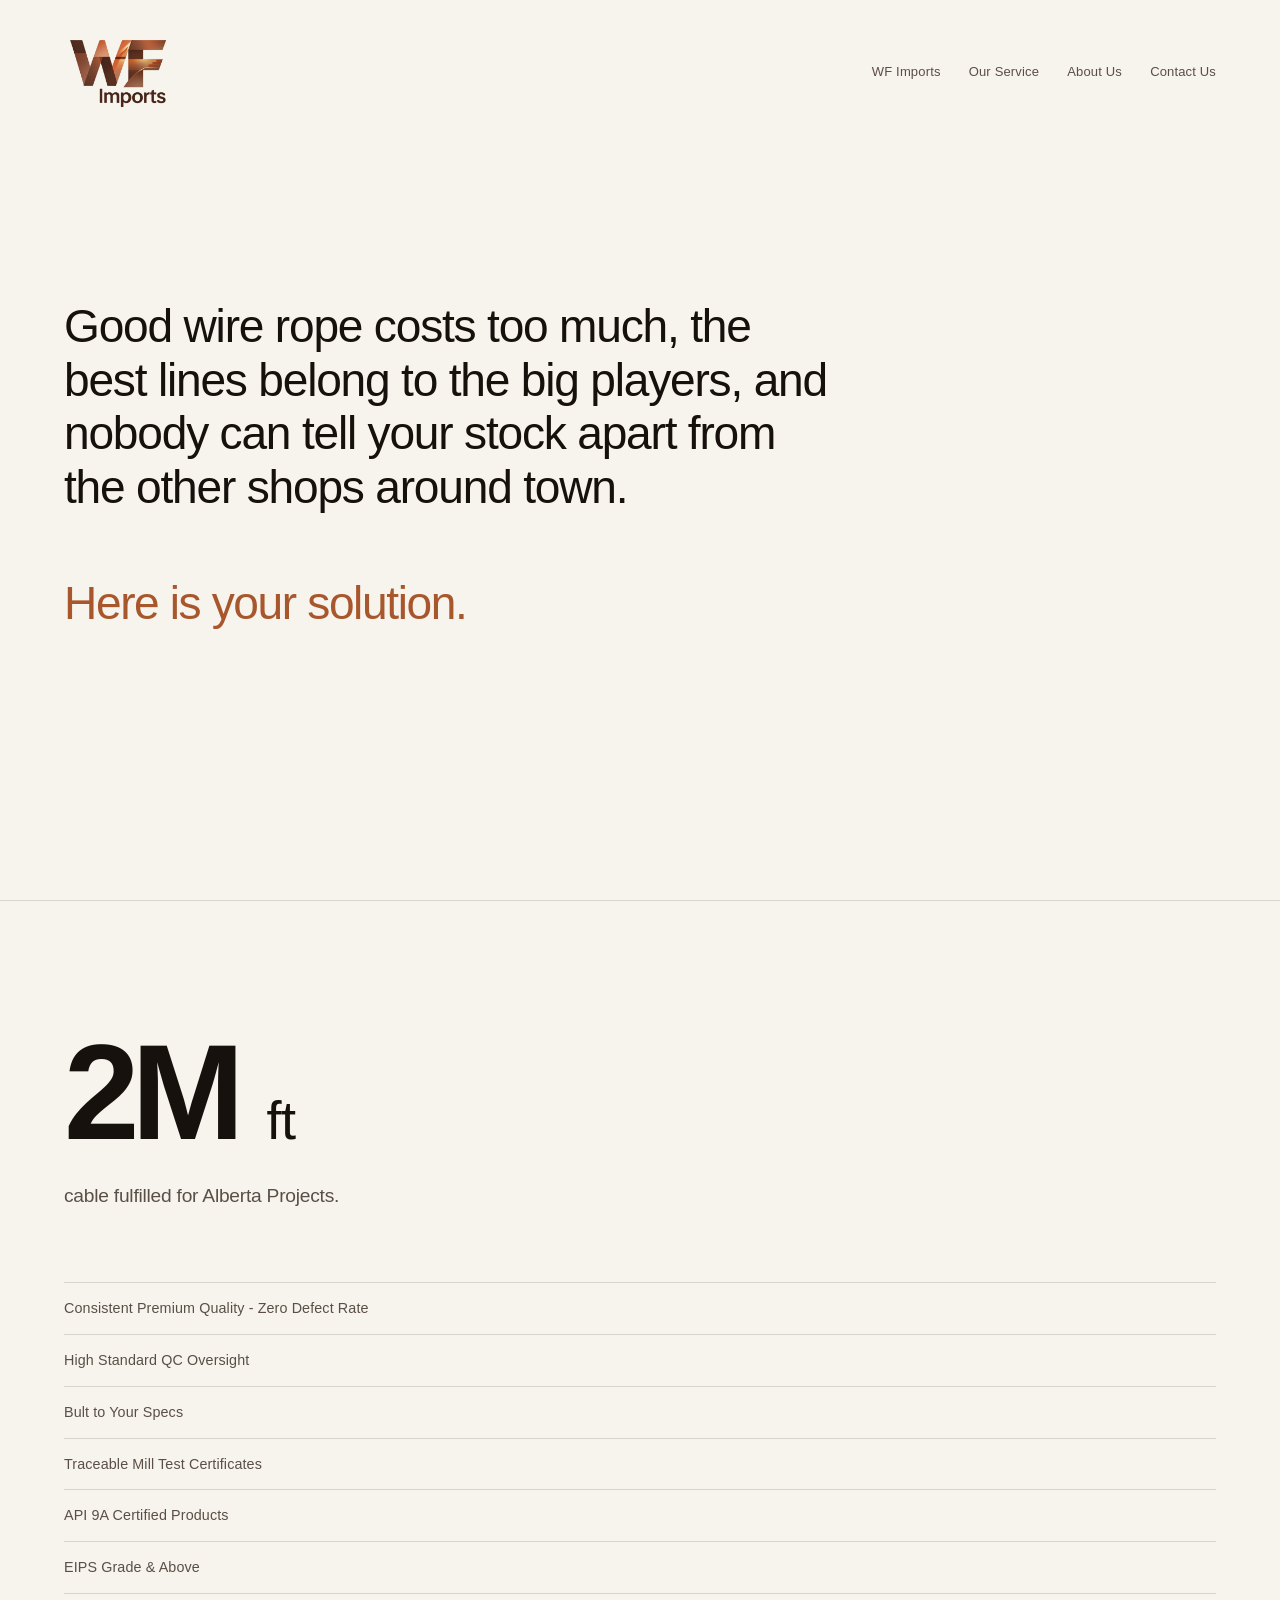
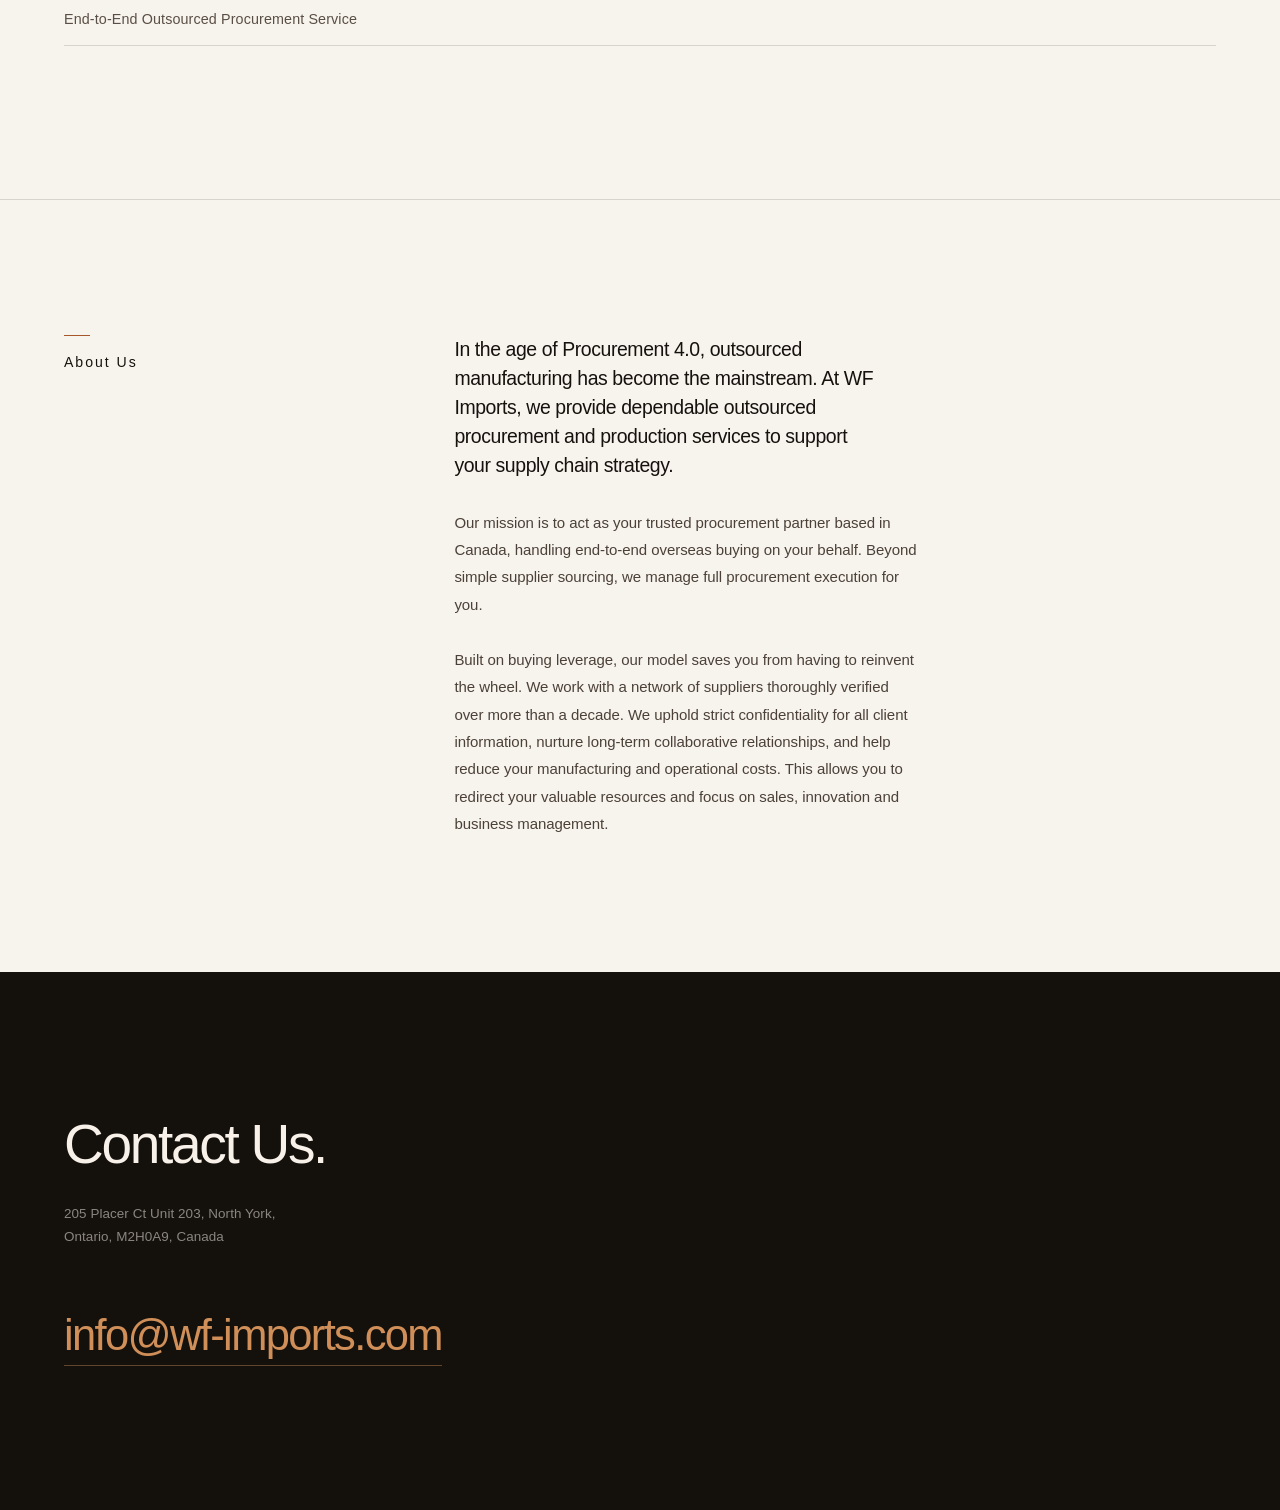
==== commit e34450cc: "Add files via upload" ====
--- a/index.html
+++ b/index.html
@@ -1,31 +1,411 @@
-<!DOCTYPE html>
-<html lang="zh-CN">
-<head>
-  <meta charset="utf-8" />
-  <meta name="viewport" content="width=device-width, initial-scale=1" />
-  <title>网站建设中</title>
-  <meta name="description" content="本站正在建设中，敬请期待。" />
-  <meta name="robots" content="noindex, nofollow" />
-  <meta name="theme-color" content="#0a0a0c" media="(prefers-color-scheme: dark)" />
-  <meta name="theme-color" content="#faf9f7" media="(prefers-color-scheme: light)" />
-  <link rel="icon" href="favicon.svg" type="image/svg+xml" />
-  <link rel="stylesheet" href="assets/style.css" />
-</head>
-<body>
-  <div class="backdrop" aria-hidden="true"></div>
-
-  <main class="stage">
-    <p class="eyebrow"><span class="pulse" aria-hidden="true"></span>Under Construction</p>
-    <h1 class="title">网站建设中</h1>
-    <span class="rule" aria-hidden="true"></span>
-    <p class="lede">新的内容正在路上，请稍后再来。</p>
-  </main>
-
-  <footer class="foot">
-    <p class="foot__copy">© <span id="year">2026</span> <span id="brand">本站</span></p>
-    <p class="foot__contact"><a id="mail" href="#" hidden></a></p>
-  </footer>
-
-  <script src="assets/main.js" defer></script>
-</body>
-</html>
+<!DOCTYPE html>
+<html lang="en">
+<head>
+<meta charset="utf-8" />
+<meta name="viewport" content="width=device-width, initial-scale=1" />
+<title>WF Imports</title>
+<link rel="icon" href="assets/wf-imports-logo.png" />
+<style>
+  :root{
+    --paper:#F7F3ED;
+    --ink:#16110D;
+    --ink-2:#5A4F46;
+    --copper:#A8572C;
+    --copper-lit:#D08F58;
+    --rule:rgba(22,17,13,.14);
+    --night:#14100C;
+  }
+
+  *,*::before,*::after{ box-sizing:border-box; }
+  html{ -webkit-text-size-adjust:100%; }
+  body{
+    margin:0;
+    background:var(--paper);
+    color:var(--ink);
+    font-family:"Helvetica Neue",-apple-system,BlinkMacSystemFont,"Segoe UI",Arial,sans-serif;
+    font-weight:400;
+    -webkit-font-smoothing:antialiased;
+    text-rendering:optimizeLegibility;
+  }
+
+  .wrap{
+    width:100%;
+    max-width:1280px;
+    margin-inline:auto;
+    padding-inline:clamp(20px,5vw,64px);
+  }
+
+  /* ══════════ 01 · 海报屏 ══════════ */
+  .s1{
+    min-height:100svh;
+    display:flex;
+  }
+  .s1-in{
+    flex:1;
+    display:grid;
+    grid-template-rows:auto 1fr;
+    padding-block:clamp(22px,4vh,40px) clamp(48px,9vh,96px);
+  }
+  .topbar{
+    display:flex;
+    align-items:center;
+    justify-content:space-between;
+    gap:clamp(16px,3vw,40px);
+  }
+  .brand{
+    display:inline-block;
+    flex:none;
+    line-height:0;
+  }
+  .brand img{
+    display:block;
+    width:clamp(96px,8.4vw,124px); height:auto;
+    mix-blend-mode:multiply;
+  }
+
+  .nav{
+    display:flex;
+    align-items:center;
+    justify-content:flex-end;
+    flex-wrap:wrap;
+    gap:clamp(16px,2.2vw,32px);
+  }
+  .nav a{
+    font-size:13px;
+    line-height:1;
+    letter-spacing:.012em;
+    color:var(--ink-2);
+    text-decoration:none;
+    padding-bottom:3px;
+    border-bottom:1px solid transparent;
+    transition:color .25s ease, border-color .25s ease;
+  }
+  .nav a:hover,
+  .nav a:focus-visible{
+    color:var(--copper);
+    border-color:var(--copper);
+  }
+
+  .hero-block{
+    align-self:center;
+    display:flex;
+    flex-direction:column;
+    gap:clamp(44px,7vh,84px);
+  }
+
+  .poster{
+    margin:0;
+    max-width:30ch;
+    font-size:clamp(24px,3.6vw,52px);
+    line-height:1.16;
+    font-weight:500;
+    letter-spacing:-.026em;
+    text-wrap:pretty;
+  }
+
+  .answer{
+    align-self:flex-start;
+    margin:0;
+    text-align:left;
+    font-size:clamp(26px,3.6vw,52px);
+    line-height:1.14;
+    font-weight:500;
+    letter-spacing:-.03em;
+    color:var(--copper);
+  }
+
+  /* ══════════ 02 · 数字 ══════════ */
+  .s2{
+    border-top:1px solid var(--rule);
+    padding-block:clamp(96px,15vh,180px) clamp(110px,17vh,200px);
+  }
+  .figure{ display:block; margin:0; }
+  .num{
+    display:block;
+    font-size:clamp(64px,10.6vw,154px);
+    line-height:.84;
+    font-weight:600;
+    letter-spacing:-.058em;
+    font-variant-numeric:lining-nums;
+  }
+  .unit{
+    font-size:.4em;
+    font-weight:500;
+    letter-spacing:-.012em;
+  }
+  .note{
+    display:block;
+    margin-top:clamp(20px,2.6vw,34px);
+    font-size:clamp(16px,1.5vw,20px);
+    line-height:1.4;
+    letter-spacing:-.012em;
+    color:var(--ink-2);
+    max-width:44ch;
+  }
+
+  .specs{
+    margin:clamp(52px,8vh,96px) 0 0;
+    padding:0;
+    list-style:none;
+    border-top:1px solid var(--rule);
+  }
+  .specs li{
+    padding:15px 0;
+    border-bottom:1px solid var(--rule);
+    font-size:clamp(13.5px,1.12vw,15.5px);
+    line-height:1.45;
+    letter-spacing:.008em;
+    color:var(--ink-2);
+  }
+
+  /* ══════════ 03 · 关于 ══════════ */
+  .s3{
+    border-top:1px solid var(--rule);
+    padding-block:clamp(96px,15vh,180px);
+  }
+  .s3-in{
+    display:grid;
+    grid-template-columns:minmax(0,3fr) minmax(0,7fr);
+    gap:clamp(28px,5vw,72px);
+    align-items:start;
+  }
+  .s3 h2{
+    position:sticky;
+    top:clamp(24px,7vh,64px);
+    margin:0;
+    font-size:clamp(13px,1.1vw,16px);
+    line-height:1.2;
+    font-weight:500;
+    letter-spacing:.14em;
+    color:var(--ink);
+  }
+  .s3 h2::before{
+    content:"";
+    display:block;
+    width:26px; height:1px;
+    background:var(--copper);
+    margin-bottom:18px;
+  }
+  .prose p{
+    margin:0;
+    max-width:56ch;
+    font-size:clamp(15px,1.16vw,17px);
+    line-height:1.82;
+    letter-spacing:-.004em;
+    color:#4B4139;
+  }
+  .prose p:first-child{
+    font-size:clamp(18px,1.52vw,23px);
+    line-height:1.5;
+    letter-spacing:-.021em;
+    color:var(--ink);
+    max-width:40ch;
+  }
+  .prose p + p{ margin-top:clamp(22px,2.2vw,32px); }
+
+  /* ══════════ 04 · 联系 ══════════ */
+  .s4{
+    background:var(--night);
+    color:#F7F1E9;
+    padding-block:clamp(100px,16vh,190px);
+  }
+  .s4 h2{
+    margin:0;
+    font-size:clamp(30px,4.3vw,62px);
+    line-height:1.02;
+    font-weight:500;
+    letter-spacing:-.042em;
+    color:#F7F1E9;
+  }
+  .addr{
+    margin:clamp(26px,3.4vh,40px) 0 0;
+    max-width:32ch;
+    font-size:clamp(13px,1.05vw,15px);
+    line-height:1.7;
+    letter-spacing:.005em;
+    color:rgba(247,241,233,.52);
+  }
+  .mail{
+    display:inline-block;
+    margin-top:clamp(44px,7vh,84px);
+    font-size:clamp(26px,3.4vw,50px);
+    line-height:1.1;
+    font-weight:500;
+    letter-spacing:-.038em;
+    color:var(--copper-lit);
+    text-decoration:none;
+    border-bottom:1px solid rgba(208,143,88,.42);
+    padding-bottom:.14em;
+    transition:color .25s ease, border-color .25s ease;
+  }
+  .mail:hover,.mail:focus-visible{
+    color:#F0BE8E;
+    border-color:#F0BE8E;
+  }
+
+  /* ══════════ 动效 ══════════ */
+  html{ scroll-behavior:smooth; }
+
+  .js .rise,
+  .js .fade{
+    transition:
+      opacity .95s cubic-bezier(.16,1,.3,1) calc(var(--i,0) * 70ms),
+      transform .95s cubic-bezier(.16,1,.3,1) calc(var(--i,0) * 70ms);
+  }
+  .js .rise{ opacity:0; transform:translateY(30px); }
+  .js .rise.in{ opacity:1; transform:none; }
+  .js .fade{ opacity:0; }
+  .js .fade.in{ opacity:1; }
+
+  /* 邮箱同时是链接，保留 hover 过渡 */
+  .js .mail.rise{
+    transition:
+      opacity .95s cubic-bezier(.16,1,.3,1) calc(var(--i,0) * 70ms),
+      transform .95s cubic-bezier(.16,1,.3,1) calc(var(--i,0) * 70ms),
+      color .25s ease,
+      border-color .25s ease;
+  }
+
+  @media (prefers-reduced-motion:reduce){
+    html{ scroll-behavior:auto; }
+    .js .rise,
+    .js .fade{
+      opacity:1 !important;
+      transform:none !important;
+      transition:none !important;
+    }
+  }
+
+  /* 首屏随滚动轻微上移，制造视差 */
+  @supports (animation-timeline:scroll()){
+    @media (prefers-reduced-motion:no-preference){
+      .hero-block{
+        animation:hero-drift linear both;
+        animation-timeline:scroll(root block);
+        animation-range:0 85vh;
+      }
+      @keyframes hero-drift{
+        from{ transform:translateY(0); }
+        to{ transform:translateY(-56px); }
+      }
+    }
+  }
+
+  /* ══════════ 响应式 ══════════ */
+  @media (max-width:820px){
+    .s3-in{ grid-template-columns:1fr; gap:clamp(24px,5vh,40px); }
+    .s3 h2{ position:static; }
+  }
+  @media (max-width:560px){
+    .s1{ min-height:84svh; }
+    .poster{ max-width:none; letter-spacing:-.024em; }
+    .answer{ align-self:flex-start; text-align:left; }
+    .note{ max-width:none; padding-bottom:0; }
+    .s2{ padding-block:80px 96px; }
+    .specs{ margin-top:44px; }
+    .mail{ margin-top:40px; }
+    .brand img{ width:84px; }
+    .nav{ gap:12px; }
+    .nav a{ font-size:11px; }
+  }
+  @media (max-width:400px){
+    .brand img{ width:64px; }
+    .nav{ gap:9px; }
+    .nav a{ font-size:10.5px; }
+  }
+</style>
+<script>document.documentElement.classList.add('js');</script>
+</head>
+<body>
+<main>
+
+  <!-- 01 -->
+  <section class="s1" id="top">
+    <div class="wrap s1-in">
+      <div class="topbar">
+        <a class="brand" href="#top">
+          <img src="assets/wf-imports-logo.png" alt="WF Imports" width="800" height="559" />
+        </a>
+        <nav class="nav">
+          <a href="#top">WF Imports</a>
+          <a href="#service">Our Service</a>
+          <a href="#about">About Us</a>
+          <a href="#contact">Contact Us</a>
+        </nav>
+      </div>
+      <div class="hero-block">
+        <p class="poster rise" style="--i:0">Good wire rope costs too much, the best lines belong to the big players, and nobody can tell your stock apart from the other shops around town.</p>
+        <p class="answer rise" style="--i:1">Here is your solution.</p>
+      </div>
+    </div>
+  </section>
+
+  <!-- 02 -->
+  <section class="s2" id="service">
+    <div class="wrap">
+      <p class="figure rise"><span class="num"><span class="val">2M</span> <span class="unit">ft</span></span> <span class="note">cable fulfilled for Alberta Projects.</span></p>
+      <ul class="specs">
+        <li class="rise">Consistent Premium Quality - Zero Defect Rate</li>
+        <li class="rise">High Standard QC Oversight</li>
+        <li class="rise">Bult to Your Specs</li>
+        <li class="rise">Traceable Mill Test Certificates</li>
+        <li class="rise">API 9A Certified Products</li>
+        <li class="rise">EIPS Grade &amp; Above</li>
+        <li class="rise">End-to-End Outsourced Procurement Service</li>
+      </ul>
+    </div>
+  </section>
+
+  <!-- 03 -->
+  <section class="s3" id="about">
+    <div class="wrap s3-in">
+      <h2 class="fade">About Us</h2>
+      <div class="prose">
+        <p class="rise">In the age of Procurement 4.0, outsourced manufacturing has become the mainstream. At WF Imports, we provide dependable outsourced procurement and production services to support your supply chain strategy.</p>
+        <p class="rise">Our mission is to act as your trusted procurement partner based in Canada, handling end-to-end overseas buying on your behalf. Beyond simple supplier sourcing, we manage full procurement execution for you.</p>
+        <p class="rise">Built on buying leverage, our model saves you from having to reinvent the wheel. We work with a network of suppliers thoroughly verified over more than a decade. We uphold strict confidentiality for all client information, nurture long-term collaborative relationships, and help reduce your manufacturing and operational costs. This allows you to redirect your valuable resources and focus on sales, innovation and business management.</p>
+      </div>
+    </div>
+  </section>
+
+  <!-- 04 -->
+  <section class="s4" id="contact">
+    <div class="wrap">
+      <h2 class="rise" style="--i:0">Contact Us.</h2>
+      <p class="addr rise" style="--i:1">205 Placer Ct Unit 203, North York, Ontario, M2H0A9, Canada</p>
+      <a class="mail rise" style="--i:2" href="mailto:info@wf-imports.com">info@wf-imports.com</a>
+    </div>
+  </section>
+
+</main>
+
+<script>
+(function () {
+  var items = document.querySelectorAll('.rise, .fade');
+
+  document.querySelectorAll('.specs li').forEach(function (el, i) {
+    el.style.setProperty('--i', i);
+  });
+  document.querySelectorAll('.prose p').forEach(function (el, i) {
+    el.style.setProperty('--i', i);
+  });
+
+  if (!('IntersectionObserver' in window)) {
+    items.forEach(function (el) { el.classList.add('in'); });
+    return;
+  }
+
+  var io = new IntersectionObserver(function (entries) {
+    entries.forEach(function (entry) {
+      if (entry.isIntersecting) {
+        entry.target.classList.add('in');
+        io.unobserve(entry.target);
+      }
+    });
+  }, { threshold: 0.15, rootMargin: '0px 0px -6% 0px' });
+
+  items.forEach(function (el) { io.observe(el); });
+})();
+</script>
+</body>
+</html>
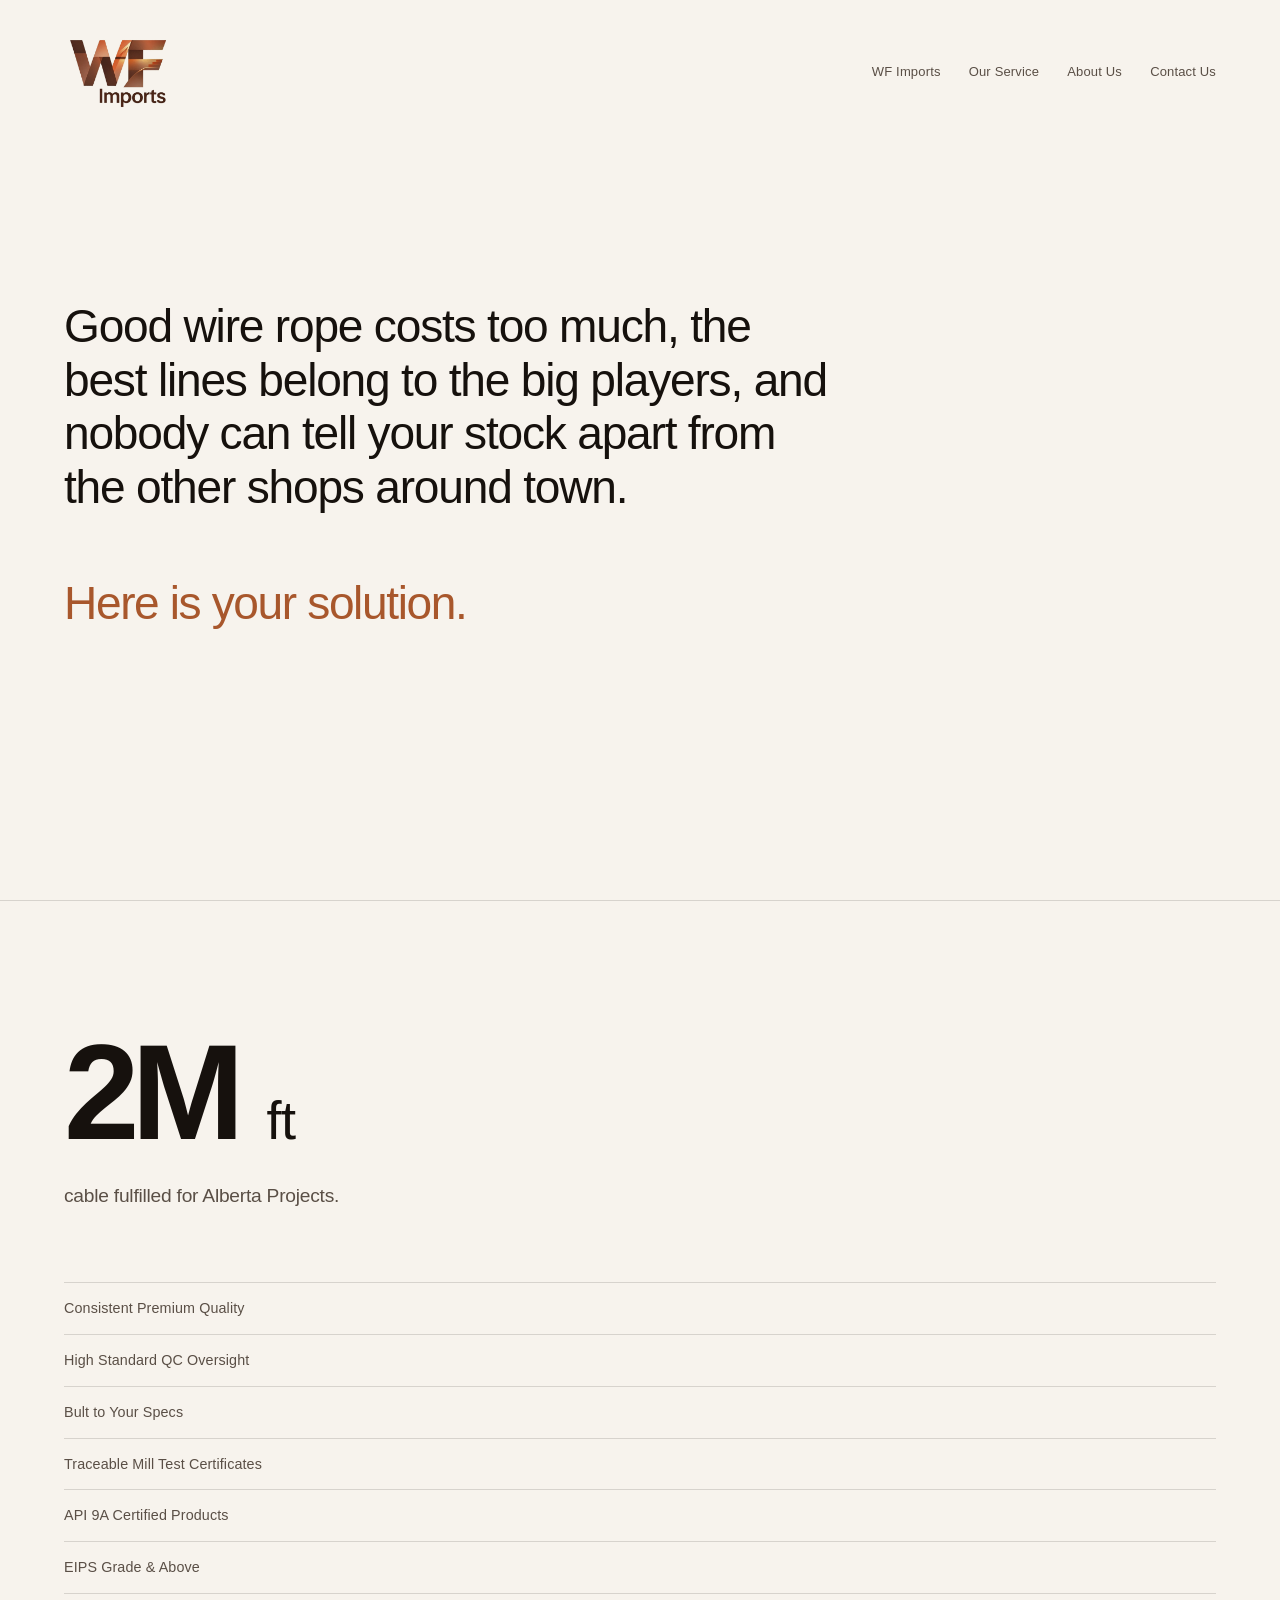
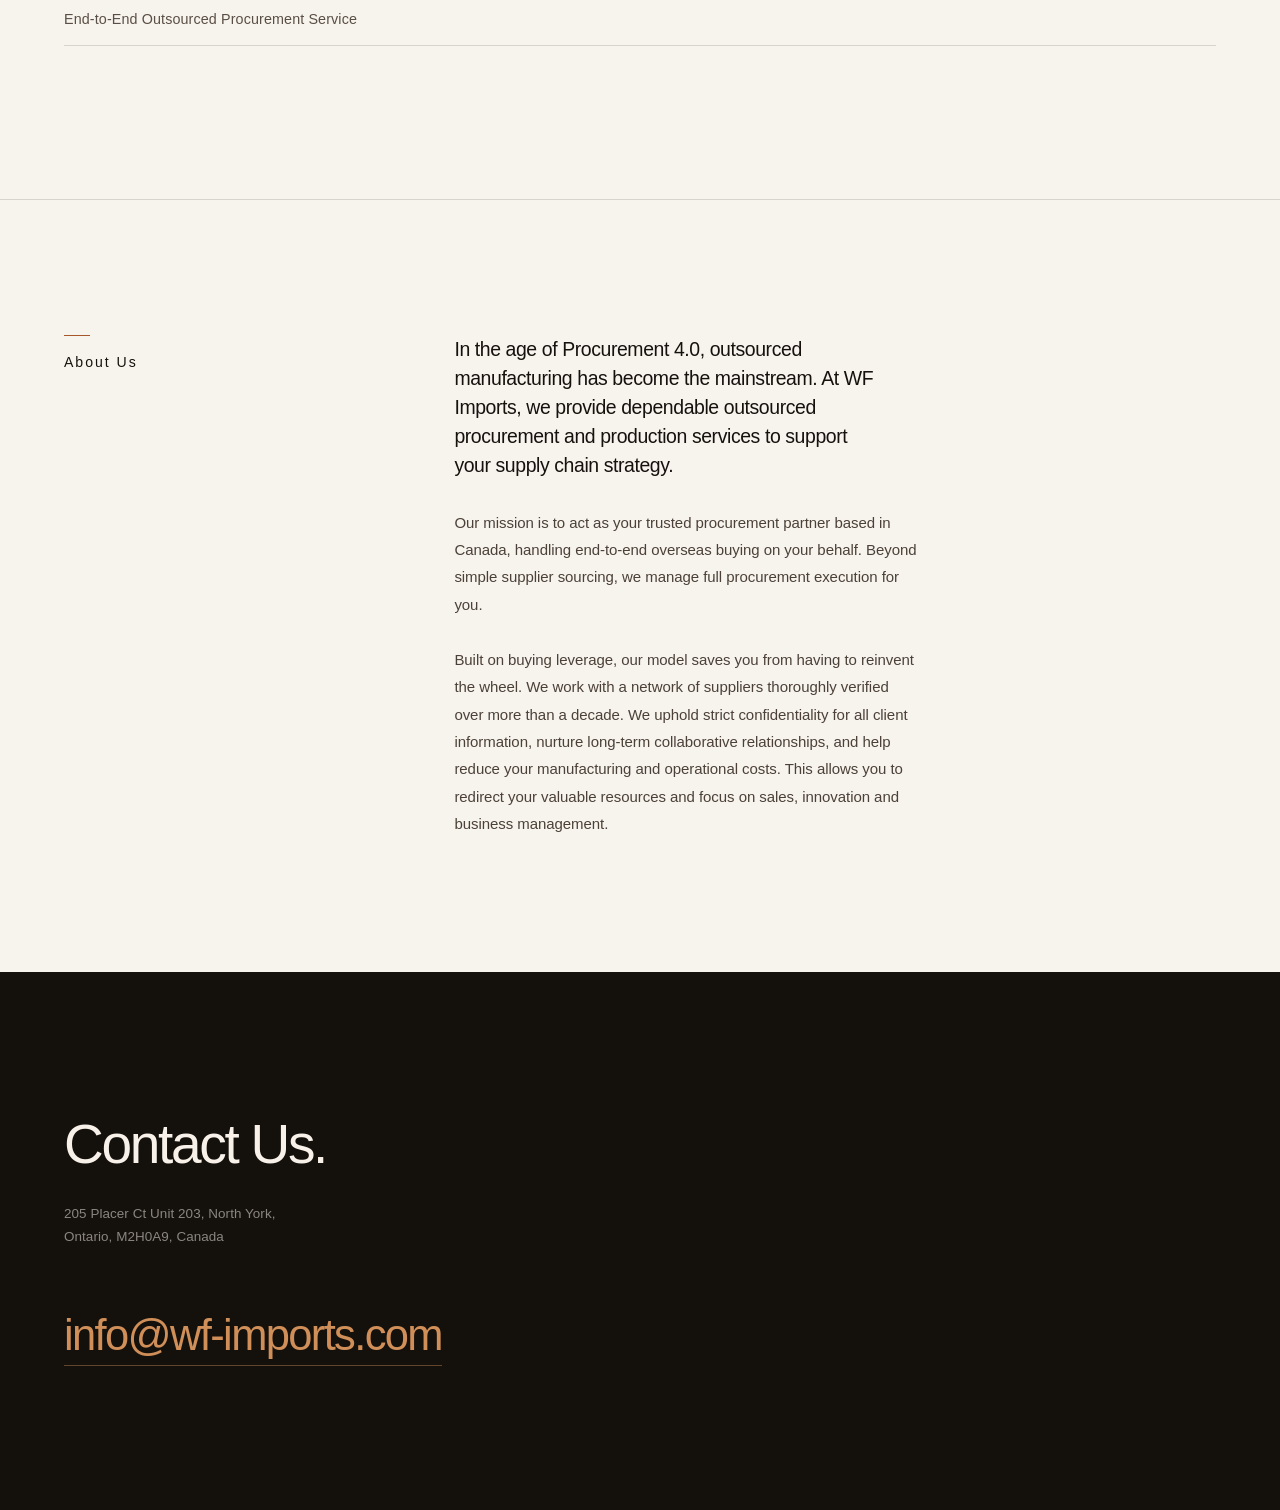
==== commit 1eefedd8: "Add files via upload" ====
--- a/index.html
+++ b/index.html
@@ -345,7 +345,7 @@
     <div class="wrap">
       <p class="figure rise"><span class="num"><span class="val">2M</span> <span class="unit">ft</span></span> <span class="note">cable fulfilled for Alberta Projects.</span></p>
       <ul class="specs">
-        <li class="rise">Consistent Premium Quality - Zero Defect Rate</li>
+        <li class="rise">Consistent Premium Quality</li>
         <li class="rise">High Standard QC Oversight</li>
         <li class="rise">Bult to Your Specs</li>
         <li class="rise">Traceable Mill Test Certificates</li>
